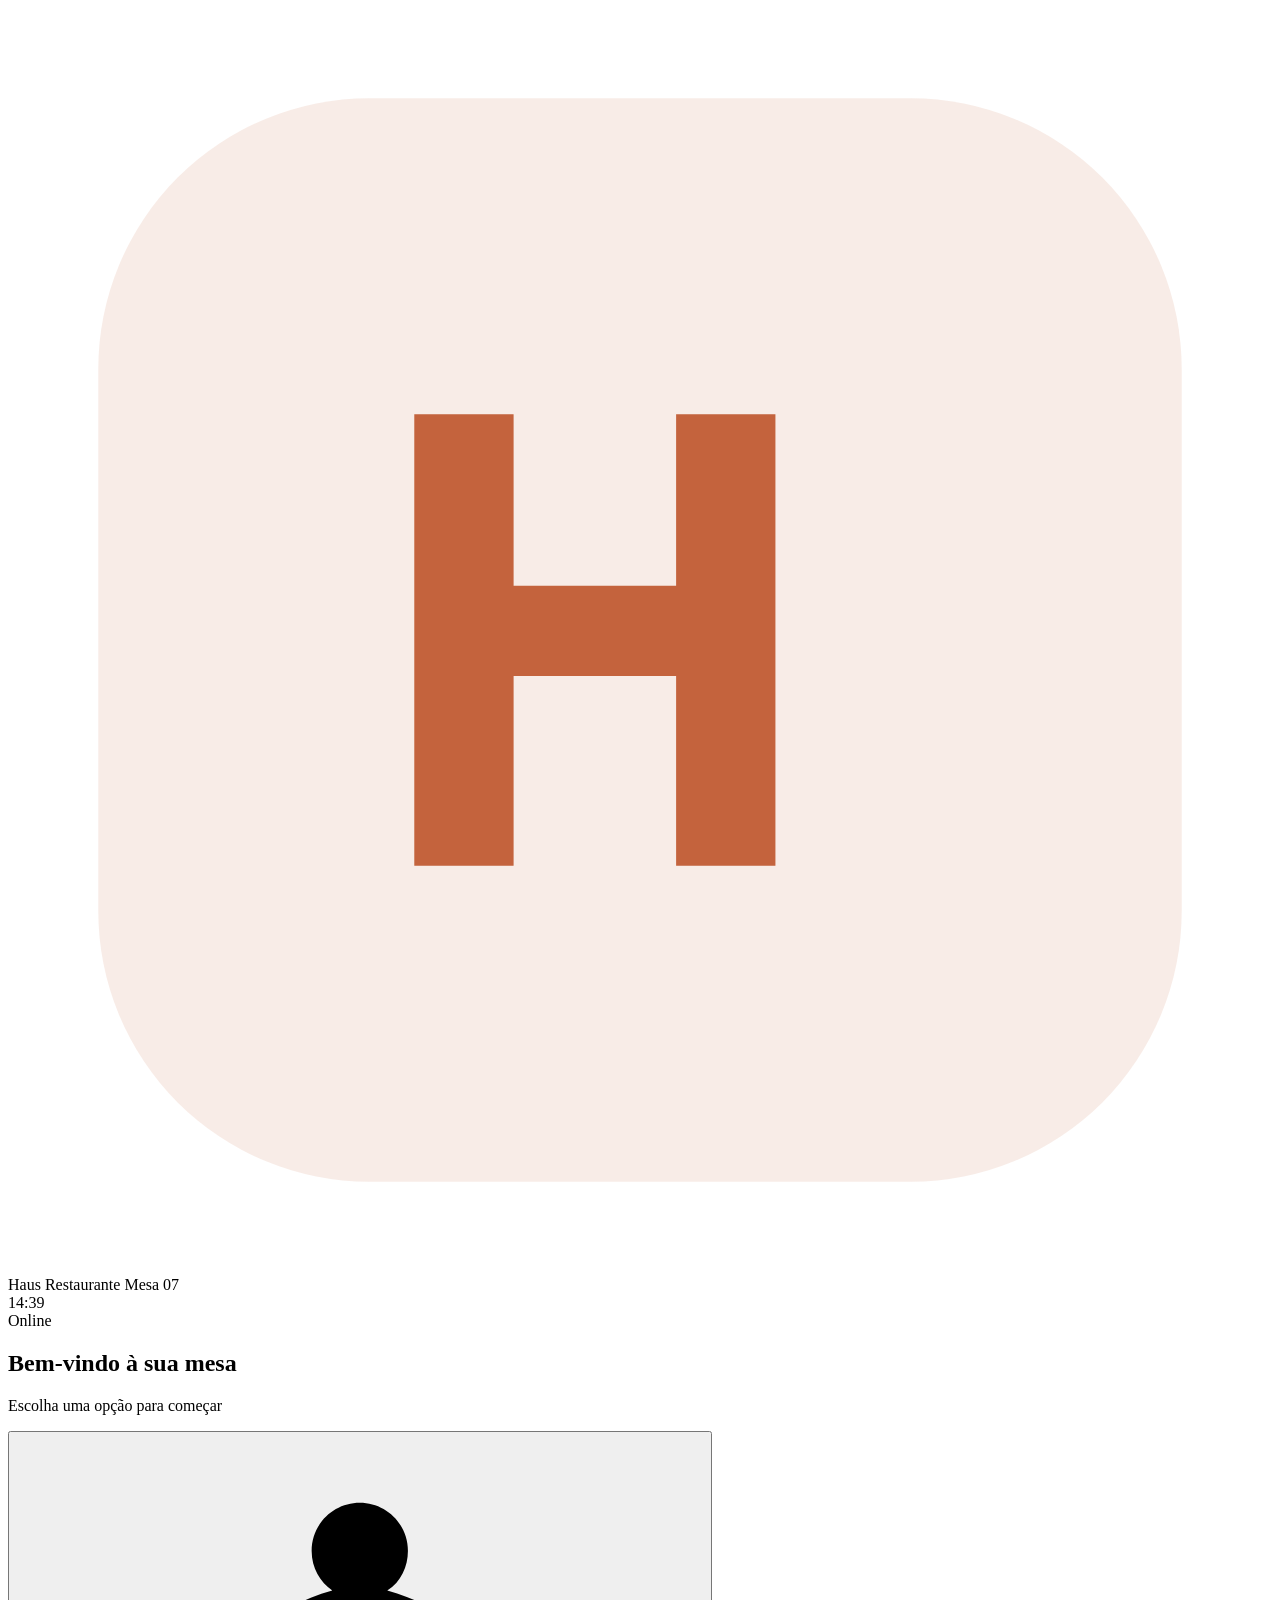
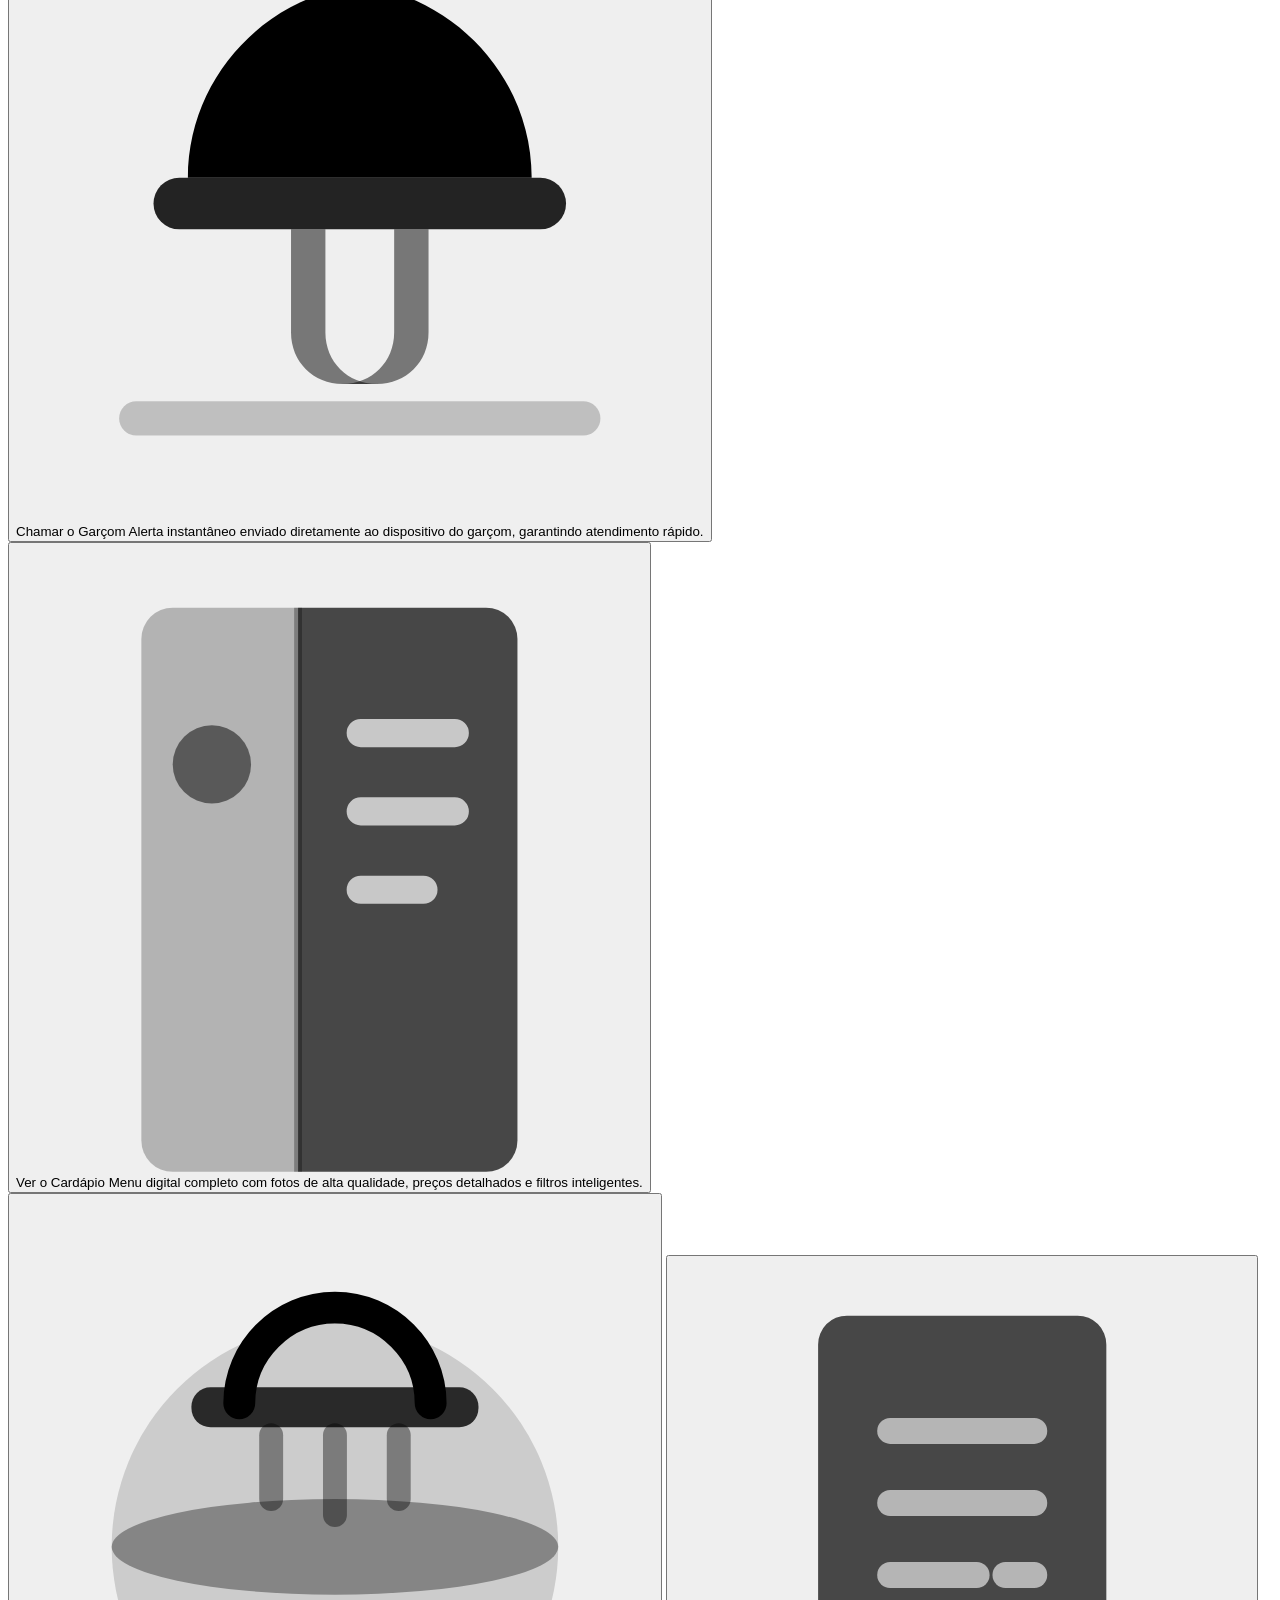
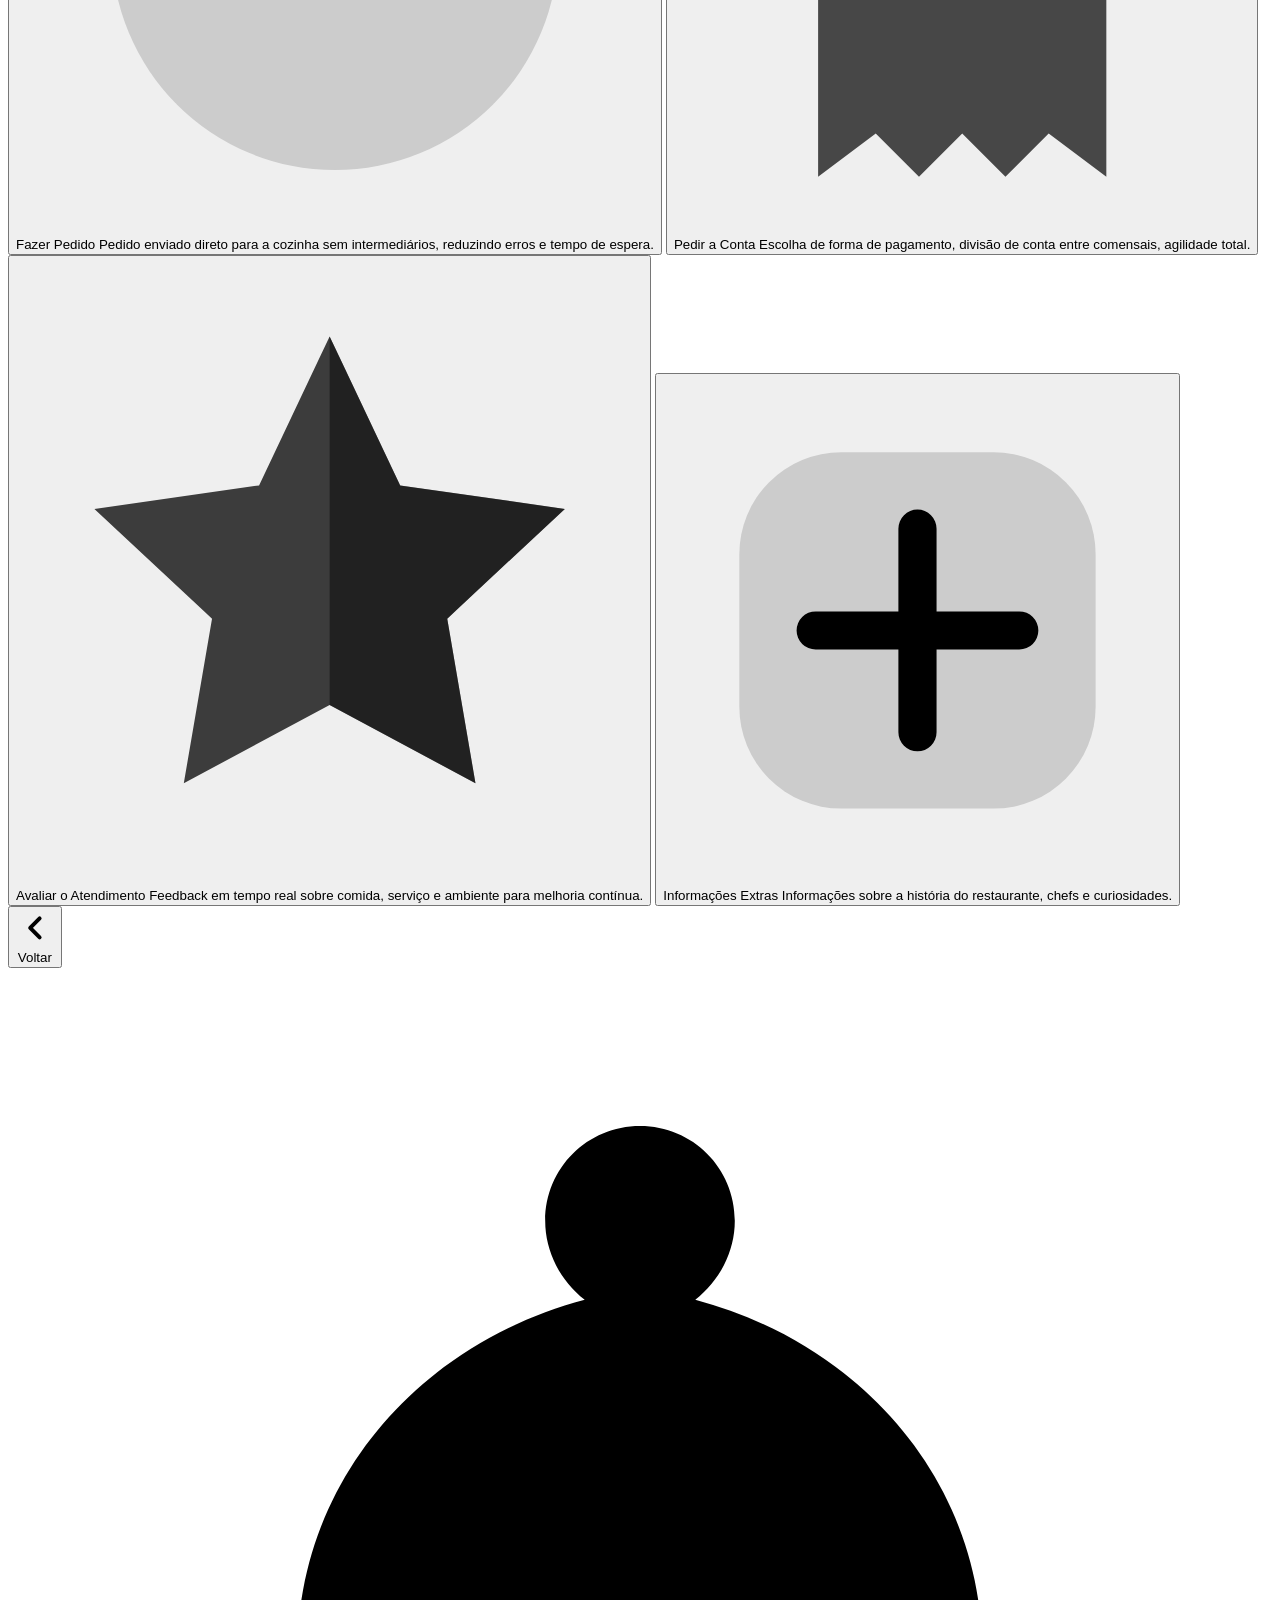
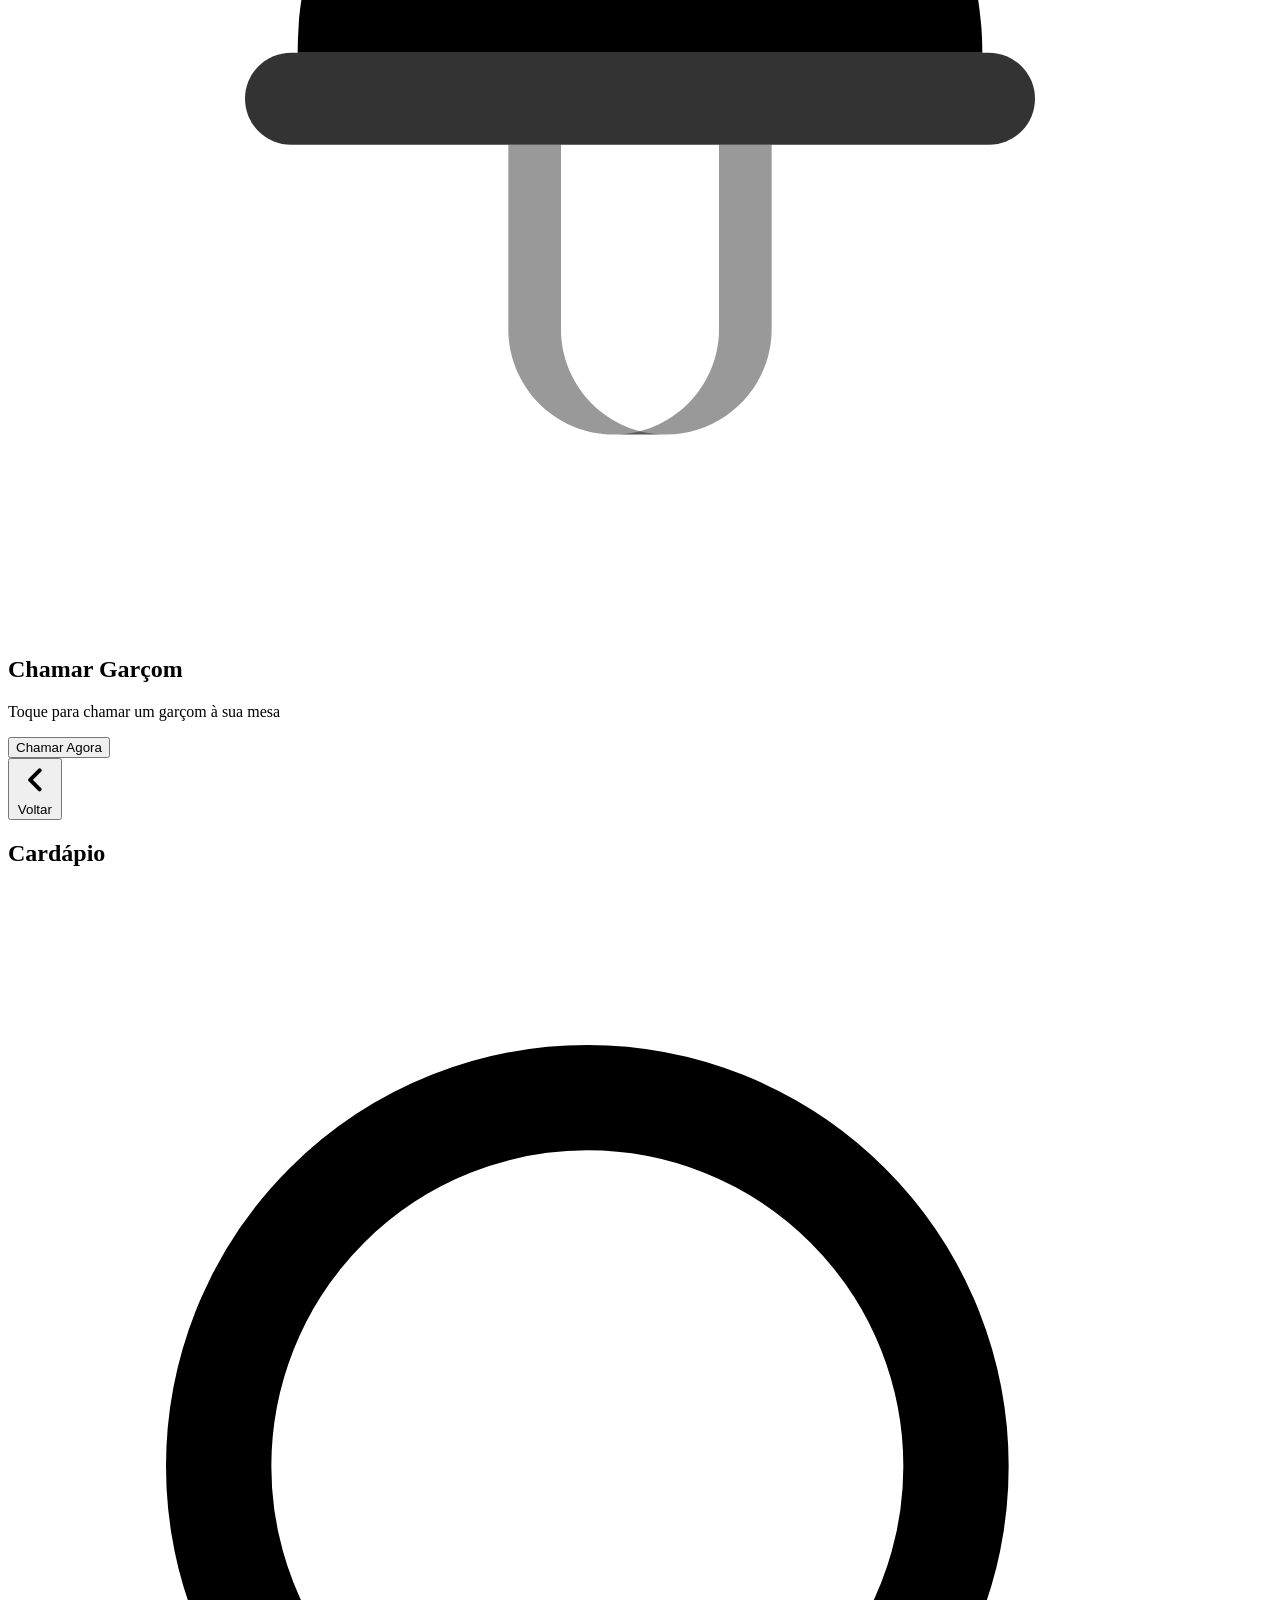
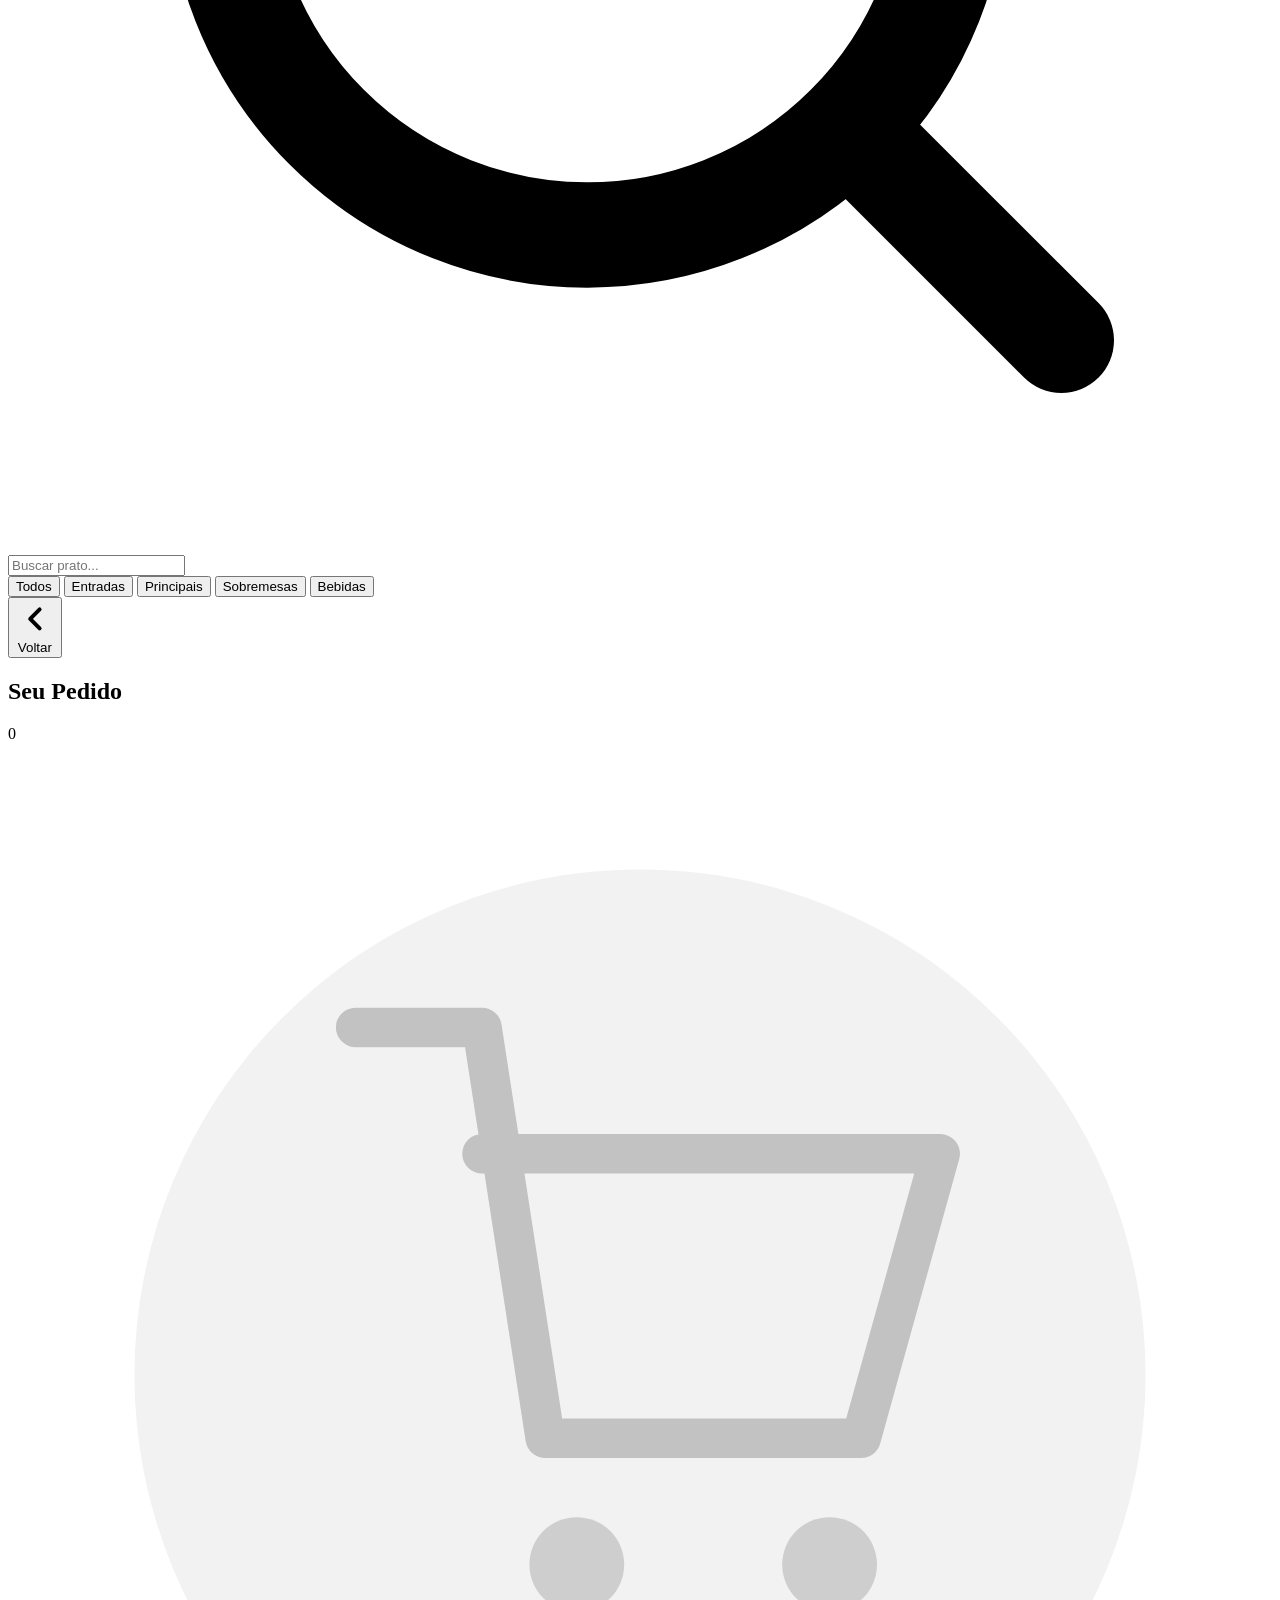
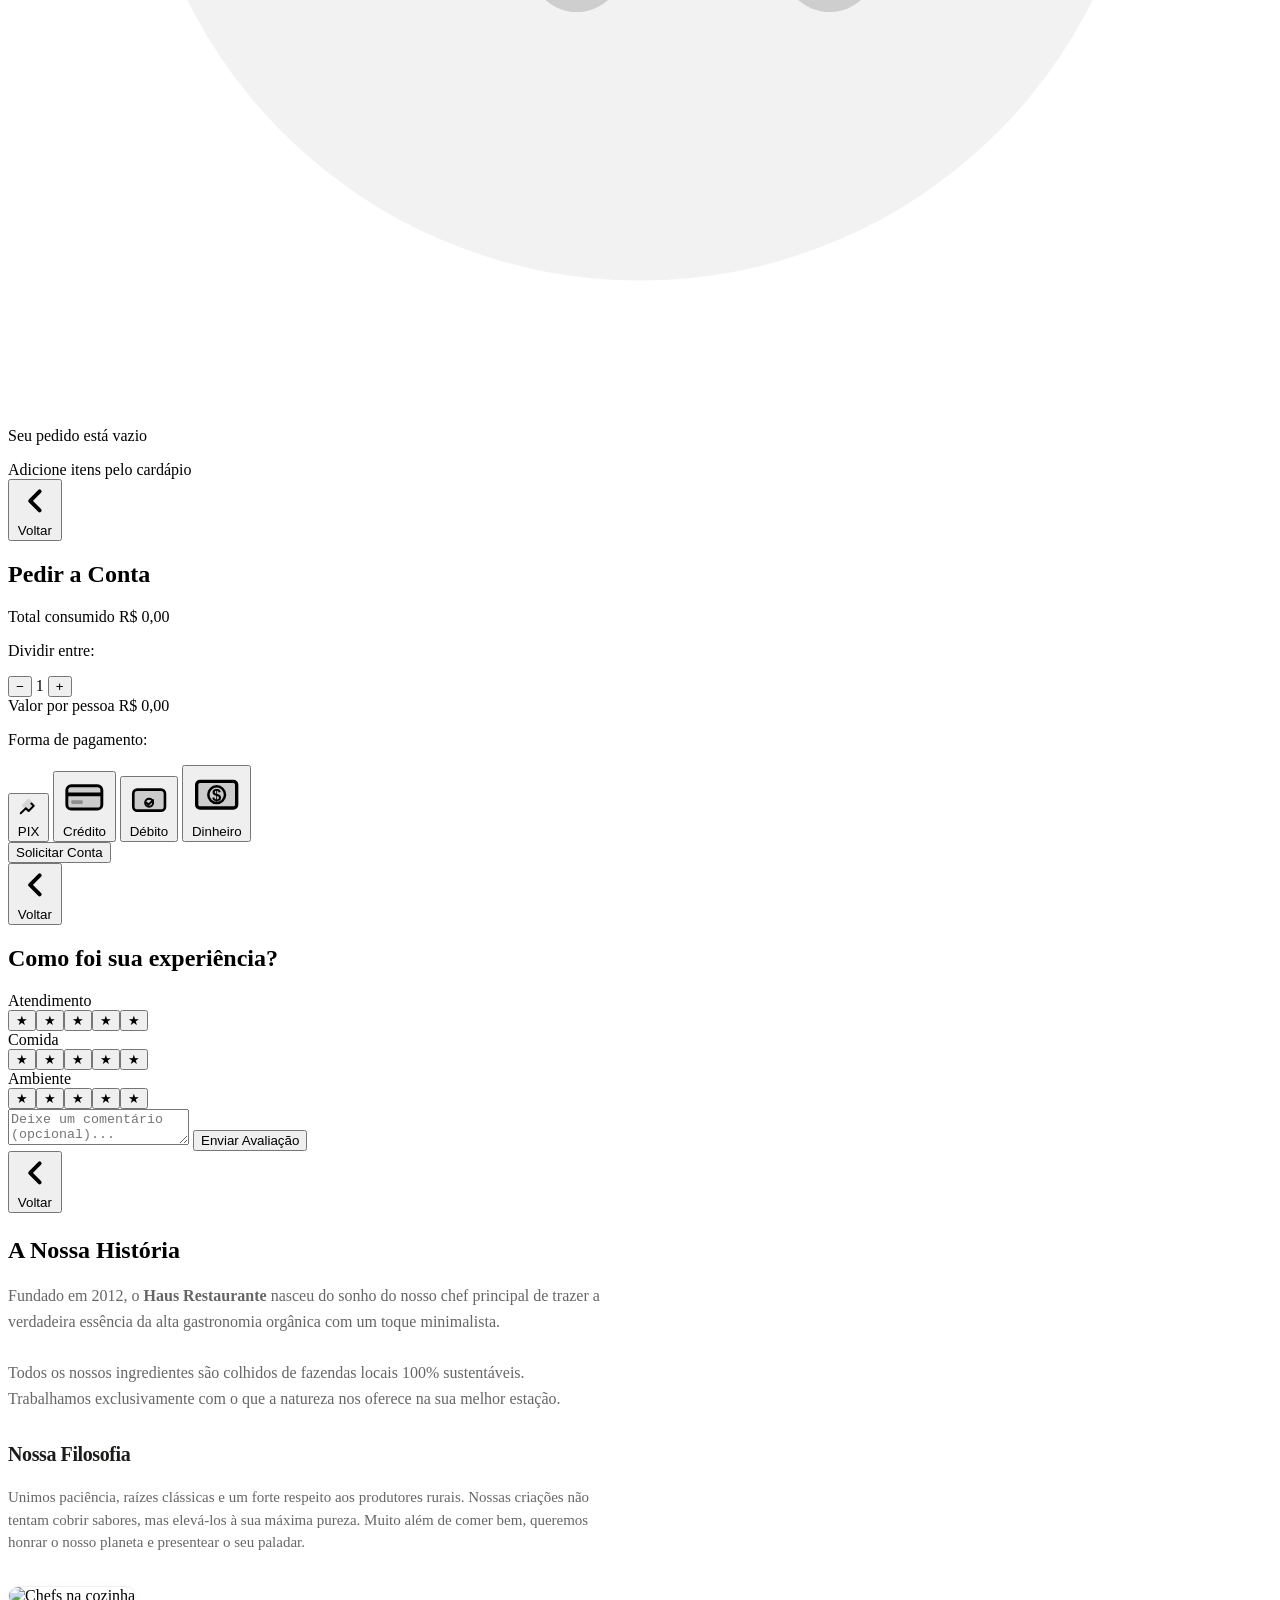
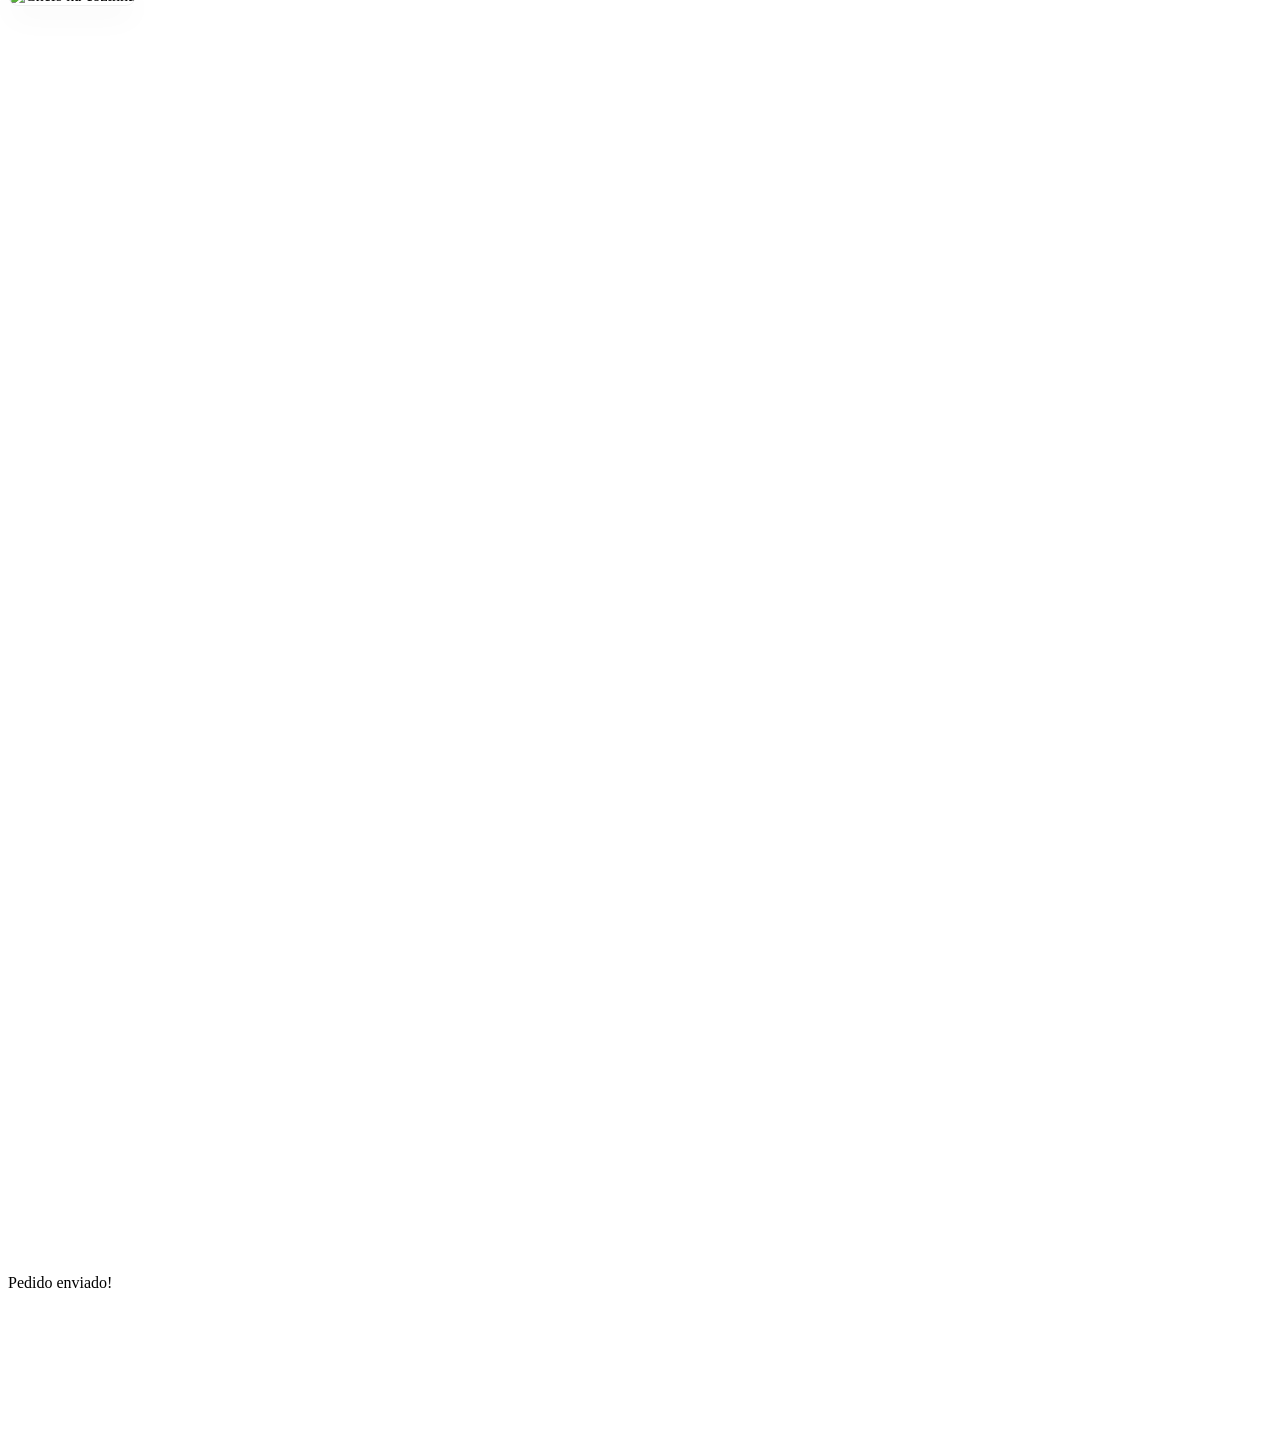
==== index.html @ 45554df5 "Protótipo e storytelling - projeto IHC 2026" ====
<!DOCTYPE html>
<html lang="pt-BR">
<head>
    <meta charset="UTF-8">
    <meta name="viewport" content="width=device-width, initial-scale=1.0">
    <title>Mesa Interativa — Restaurante</title>
    <meta name="description" content="Protótipo de mesa interativa touchscreen para restaurantes com cardápio digital e pedidos autônomos.">
    <link rel="preconnect" href="https://fonts.googleapis.com">
    <link rel="preconnect" href="https://fonts.gstatic.com" crossorigin>
    <link href="https://fonts.googleapis.com/css2?family=Playfair+Display:wght@400;500;600;700;800&family=DM+Sans:opsz,wght@9..40,300;9..40,400;9..40,500;9..40,600;9..40,700&display=swap" rel="stylesheet">
    <link rel="stylesheet" href="style.css">
</head>
<body>
    <div class="tablet-frame">
        <div class="tablet-bezel">
            <div class="tablet-camera"></div>
        </div>
        <div class="tablet-screen" id="tabletScreen">

            <!-- HEADER -->
            <header class="app-header" id="appHeader">
                <div class="header-left">
                    <div class="header-brand">
                        <svg viewBox="0 0 28 28" class="brand-mark" aria-hidden="true">
                            <rect x="2" y="2" width="24" height="24" rx="6" fill="#c4633d" opacity="0.12"/>
                            <path d="M9 19V9h2.2v3.8h3.6V9H17v10h-2.2v-4.2h-3.6V19H9z" fill="#c4633d"/>
                        </svg>
                        <div class="header-info">
                            <span class="restaurant-name">Haus Restaurante</span>
                            <span class="table-number">Mesa 07</span>
                        </div>
                    </div>
                </div>
                <div class="header-right">
                    <div class="header-clock" id="headerClock">14:39</div>
                    <div class="header-status">
                        <span class="status-dot"></span>
                        <span class="status-text">Online</span>
                    </div>
                </div>
            </header>

            <!-- ============ HOME ============ -->
            <section class="screen active" id="screenHome">
                <div class="home-greeting">
                    <h1 class="greeting-text">Bem-vindo à sua mesa</h1>
                    <p class="greeting-sub">Escolha uma opção para começar</p>
                </div>
                <div class="home-grid">
                    <!-- Chamar Garçom -->
                    <button class="home-btn" data-screen="screenWaiter" data-color="amber" id="btnWaiter">
                        <div class="btn-ripple"></div>
                        <div class="btn-top">
                            <div class="btn-icon-wrap">
                                <svg viewBox="0 0 40 40" fill="none" class="btn-icon">
                                    <path d="M20 4c-1.5 0-2.8 1.2-2.8 2.8 0 1 .5 1.8 1.2 2.3C13.6 10.4 10 14.8 10 20h20c0-5.2-3.6-9.6-8.4-10.9.8-.5 1.2-1.4 1.2-2.3C22.8 5.2 21.5 4 20 4z" fill="currentColor"/>
                                    <rect x="8" y="20" width="24" height="3" rx="1.5" fill="currentColor" opacity="0.85"/>
                                    <path d="M18 23v6c0 1.7 1.3 3 3 3h-2c-1.7 0-3-1.3-3-3v-6h2z" fill="currentColor" opacity="0.5"/>
                                    <path d="M22 23v6c0 1.7-1.3 3-3 3h2c1.7 0 3-1.3 3-3v-6h-2z" fill="currentColor" opacity="0.5"/>
                                    <path d="M7 34h26" stroke="currentColor" stroke-width="2" stroke-linecap="round" opacity="0.2"/>
                                </svg>
                            </div>
                        </div>
                        <div class="btn-content">
                            <span class="btn-label">Chamar o Garçom</span>
                            <span class="btn-desc">Alerta instantâneo enviado diretamente ao dispositivo do garçom, garantindo atendimento rápido.</span>
                        </div>
                    </button>

                    <!-- Ver Cardápio -->
                    <button class="home-btn" data-screen="screenMenu" data-color="emerald" id="btnMenu">
                        <div class="btn-ripple"></div>
                        <div class="btn-top">
                            <div class="btn-icon-wrap">
                                <svg viewBox="0 0 40 40" fill="none" class="btn-icon">
                                    <path d="M8 6a2 2 0 0 1 2-2h8v36H10a2 2 0 0 1-2-2V6z" fill="currentColor" opacity="0.25"/>
                                    <path d="M18 4h12a2 2 0 0 1 2 2v32a2 2 0 0 1-2 2H18V4z" fill="currentColor" opacity="0.7"/>
                                    <path d="M22 12h6M22 17h6M22 22h4" stroke="#fff" stroke-width="1.8" stroke-linecap="round" opacity="0.7"/>
                                    <path d="M18 4v36" stroke="currentColor" stroke-width="0.5" opacity="0.3"/>
                                    <circle cx="12.5" cy="14" r="2.5" fill="currentColor" opacity="0.5"/>
                                </svg>
                            </div>
                        </div>
                        <div class="btn-content">
                            <span class="btn-label">Ver o Cardápio</span>
                            <span class="btn-desc">Menu digital completo com fotos de alta qualidade, preços detalhados e filtros inteligentes.</span>
                        </div>
                    </button>

                    <!-- Fazer Pedido -->
                    <button class="home-btn" data-screen="screenOrder" data-color="rose" id="btnOrder">
                        <div class="btn-ripple"></div>
                        <div class="btn-top">
                            <div class="btn-icon-wrap">
                                <svg viewBox="0 0 40 40" fill="none" class="btn-icon">
                                    <circle cx="20" cy="22" r="14" fill="currentColor" opacity="0.15"/>
                                    <ellipse cx="20" cy="22" rx="14" ry="3" fill="currentColor" opacity="0.35"/>
                                    <path d="M14 13c0-3.3 2.7-6 6-6s6 2.7 6 6" stroke="currentColor" stroke-width="2" stroke-linecap="round" fill="none"/>
                                    <rect x="11" y="12" width="18" height="2.5" rx="1.2" fill="currentColor" opacity="0.8"/>
                                    <line x1="16" y1="15" x2="16" y2="19" stroke="currentColor" stroke-width="1.5" stroke-linecap="round" opacity="0.4"/>
                                    <line x1="20" y1="15" x2="20" y2="20" stroke="currentColor" stroke-width="1.5" stroke-linecap="round" opacity="0.4"/>
                                    <line x1="24" y1="15" x2="24" y2="19" stroke="currentColor" stroke-width="1.5" stroke-linecap="round" opacity="0.4"/>
                                </svg>
                            </div>
                        </div>
                        <div class="btn-content">
                            <span class="btn-label">Fazer Pedido</span>
                            <span class="btn-desc">Pedido enviado direto para a cozinha sem intermediários, reduzindo erros e tempo de espera.</span>
                        </div>
                    </button>

                    <!-- Pedir Conta -->
                    <button class="home-btn" data-screen="screenBill" data-color="sky" id="btnBill">
                        <div class="btn-ripple"></div>
                        <div class="btn-top">
                            <div class="btn-icon-wrap">
                                <svg viewBox="0 0 40 40" fill="none" class="btn-icon">
                                    <path d="M10 6a2 2 0 0 1 2-2h16a2 2 0 0 1 2 2v30l-4-3-3 3-3-3-3 3-3-3-4 3V6z" fill="currentColor" opacity="0.7"/>
                                    <line x1="15" y1="12" x2="25" y2="12" stroke="#fff" stroke-width="1.8" stroke-linecap="round" opacity="0.6"/>
                                    <line x1="15" y1="17" x2="25" y2="17" stroke="#fff" stroke-width="1.8" stroke-linecap="round" opacity="0.6"/>
                                    <line x1="15" y1="22" x2="21" y2="22" stroke="#fff" stroke-width="1.8" stroke-linecap="round" opacity="0.6"/>
                                    <line x1="23" y1="22" x2="25" y2="22" stroke="#fff" stroke-width="1.8" stroke-linecap="round" opacity="0.6"/>
                                </svg>
                            </div>
                        </div>
                        <div class="btn-content">
                            <span class="btn-label">Pedir a Conta</span>
                            <span class="btn-desc">Escolha de forma de pagamento, divisão de conta entre comensais, agilidade total.</span>
                        </div>
                    </button>

                    <!-- Avaliar -->
                    <button class="home-btn" data-screen="screenRate" data-color="violet" id="btnRate">
                        <div class="btn-ripple"></div>
                        <div class="btn-top">
                            <div class="btn-icon-wrap">
                                <svg viewBox="0 0 40 40" fill="none" class="btn-icon">
                                    <path d="M20 5l4.5 9.5L35 16l-7.5 7 1.8 10.5L20 28.5l-9.3 5L12.5 23 5 16l10.5-1.5z" fill="currentColor" opacity="0.75"/>
                                    <path d="M20 5l4.5 9.5L35 16l-7.5 7 1.8 10.5L20 28.5V5z" fill="currentColor" opacity="0.45"/>
                                </svg>
                            </div>
                        </div>
                        <div class="btn-content">
                            <span class="btn-label">Avaliar o Atendimento</span>
                            <span class="btn-desc">Feedback em tempo real sobre comida, serviço e ambiente para melhoria contínua.</span>
                        </div>
                    </button>

                    <!-- Itens Extras -->
                    <button class="home-btn" data-screen="screenExtras" data-color="teal" id="btnExtras">
                        <div class="btn-ripple"></div>
                        <div class="btn-top">
                            <div class="btn-icon-wrap">
                                <svg viewBox="0 0 40 40" fill="none" class="btn-icon">
                                    <rect x="6" y="6" width="28" height="28" rx="8" fill="currentColor" opacity="0.15"/>
                                    <path d="M20 12v16M12 20h16" stroke="currentColor" stroke-width="3" stroke-linecap="round"/>
                                </svg>
                            </div>
                        </div>
                        <div class="btn-content">
                            <span class="btn-label">Informações Extras</span>
                            <span class="btn-desc">Informações sobre a história do restaurante, chefs e curiosidades.</span>
                        </div>
                    </button>
                </div>
            </section>

            <!-- ============ CHAMAR GARÇOM ============ -->
            <section class="screen" id="screenWaiter">
                <div class="screen-content waiter-screen">
                    <button class="back-btn" data-screen="screenHome" aria-label="Voltar">
                        <svg viewBox="0 0 24 24" fill="none"><path d="M15 18l-6-6 6-6" stroke="currentColor" stroke-width="2.5" stroke-linecap="round" stroke-linejoin="round"/></svg>
                        <span>Voltar</span>
                    </button>
                    <div class="waiter-content">
                        <div class="waiter-pulse-ring" id="waiterPulse">
                            <div class="pulse-circle pulse-1"></div>
                            <div class="pulse-circle pulse-2"></div>
                            <div class="pulse-circle pulse-3"></div>
                            <div class="waiter-icon-center">
                                <svg viewBox="0 0 48 48" fill="none">
                                    <path d="M24 6c-2 0-3.6 1.6-3.6 3.6 0 1.2.6 2.3 1.5 3C15.5 14.3 11 19.6 11 26h26c0-6.4-4.5-11.7-10.9-13.4.9-.7 1.5-1.8 1.5-3C27.6 7.6 26 6 24 6z" fill="currentColor"/>
                                    <rect x="9" y="26" width="30" height="3.5" rx="1.75" fill="currentColor" opacity="0.8"/>
                                    <path d="M21 29.5v7c0 2.2 1.8 4 4 4h-2c-2.2 0-4-1.8-4-4v-7h2z" fill="currentColor" opacity="0.4"/>
                                    <path d="M27 29.5v7c0 2.2-1.8 4-4 4h2c2.2 0 4-1.8 4-4v-7h-2z" fill="currentColor" opacity="0.4"/>
                                </svg>
                            </div>
                        </div>
                        <h2 class="waiter-title" id="waiterTitle">Chamar Garçom</h2>
                        <p class="waiter-subtitle" id="waiterSubtitle">Toque para chamar um garçom à sua mesa</p>
                        <button class="waiter-call-btn" id="waiterCallBtn">
                            <span class="call-btn-text">Chamar Agora</span>
                            <div class="call-btn-loader" id="callBtnLoader"></div>
                        </button>
                        <div class="waiter-status" id="waiterStatus"></div>
                    </div>
                </div>
            </section>

            <!-- ============ CARDÁPIO ============ -->
            <section class="screen" id="screenMenu">
                <div class="screen-content menu-screen">
                    <div class="menu-header-bar">
                        <button class="back-btn" data-screen="screenHome" aria-label="Voltar">
                            <svg viewBox="0 0 24 24" fill="none"><path d="M15 18l-6-6 6-6" stroke="currentColor" stroke-width="2.5" stroke-linecap="round" stroke-linejoin="round"/></svg>
                            <span>Voltar</span>
                        </button>
                        <h2 class="screen-title">Cardápio</h2>
                        <div class="menu-search">
                            <svg viewBox="0 0 24 24" fill="none" class="search-icon"><circle cx="11" cy="11" r="7" stroke="currentColor" stroke-width="2"/><path d="M16 16l4 4" stroke="currentColor" stroke-width="2" stroke-linecap="round"/></svg>
                            <input type="text" class="search-input" placeholder="Buscar prato..." id="menuSearchInput">
                        </div>
                    </div>
                    <div class="menu-filters" id="menuFilters">
                        <button class="filter-chip active" data-filter="todos">Todos</button>
                        <button class="filter-chip" data-filter="entradas">Entradas</button>
                        <button class="filter-chip" data-filter="principais">Principais</button>
                        <button class="filter-chip" data-filter="sobremesas">Sobremesas</button>
                        <button class="filter-chip" data-filter="bebidas">Bebidas</button>
                    </div>
                    <div class="menu-grid" id="menuGrid"></div>
                </div>
            </section>

            <!-- ============ PEDIDO ============ -->
            <section class="screen" id="screenOrder">
                <div class="screen-content order-screen">
                    <div class="order-header-bar">
                        <button class="back-btn" data-screen="screenHome" aria-label="Voltar">
                            <svg viewBox="0 0 24 24" fill="none"><path d="M15 18l-6-6 6-6" stroke="currentColor" stroke-width="2.5" stroke-linecap="round" stroke-linejoin="round"/></svg>
                            <span>Voltar</span>
                        </button>
                        <h2 class="screen-title">Seu Pedido</h2>
                        <div class="cart-badge" id="cartBadge">0</div>
                    </div>
                    <div class="order-body">
                        <div class="order-items-list" id="orderItemsList">
                            <div class="empty-cart">
                                <svg viewBox="0 0 80 80" fill="none" class="empty-cart-icon">
                                    <circle cx="40" cy="40" r="32" fill="currentColor" opacity="0.05"/>
                                    <path d="M22 18h8l4 26h20l5-18H30" stroke="currentColor" stroke-width="2.5" stroke-linecap="round" stroke-linejoin="round" fill="none" opacity="0.2"/>
                                    <circle cx="36" cy="52" r="3" fill="currentColor" opacity="0.15"/>
                                    <circle cx="52" cy="52" r="3" fill="currentColor" opacity="0.15"/>
                                </svg>
                                <p>Seu pedido está vazio</p>
                                <span>Adicione itens pelo cardápio</span>
                            </div>
                        </div>
                        <div class="order-summary" id="orderSummary" style="display:none;">
                            <div class="summary-row">
                                <span>Subtotal</span>
                                <span id="orderSubtotal">R$ 0,00</span>
                            </div>
                            <div class="order-obs">
                                <label for="orderObs">Observações</label>
                                <textarea id="orderObs" placeholder="Ex: sem cebola, ponto da carne..."></textarea>
                            </div>
                            <button class="send-order-btn" id="sendOrderBtn">
                                <svg viewBox="0 0 24 24" fill="none"><path d="M5 12h14M12 5l7 7-7 7" stroke="currentColor" stroke-width="2.5" stroke-linecap="round" stroke-linejoin="round"/></svg>
                                <span>Enviar para Cozinha</span>
                            </button>
                        </div>
                    </div>
                </div>
            </section>

            <!-- ============ CONTA ============ -->
            <section class="screen" id="screenBill">
                <div class="screen-content bill-screen">
                    <button class="back-btn" data-screen="screenHome" aria-label="Voltar">
                        <svg viewBox="0 0 24 24" fill="none"><path d="M15 18l-6-6 6-6" stroke="currentColor" stroke-width="2.5" stroke-linecap="round" stroke-linejoin="round"/></svg>
                        <span>Voltar</span>
                    </button>
                    <div class="bill-content">
                        <h2 class="screen-title center">Pedir a Conta</h2>
                        <div class="bill-total-display">
                            <span class="bill-label">Total consumido</span>
                            <span class="bill-amount" id="billAmount">R$ 0,00</span>
                        </div>
                        <div class="bill-split-section">
                            <p class="bill-split-label">Dividir entre:</p>
                            <div class="split-controls">
                                <button class="split-btn minus" id="splitMinus">−</button>
                                <span class="split-count" id="splitCount">1</span>
                                <button class="split-btn plus" id="splitPlus">+</button>
                            </div>
                            <div class="split-result">
                                <span>Valor por pessoa</span>
                                <span class="split-value" id="splitValue">R$ 0,00</span>
                            </div>
                        </div>
                        <div class="payment-methods">
                            <p class="payment-label">Forma de pagamento:</p>
                            <div class="payment-options">
                                <button class="payment-opt" data-method="pix">
                                    <svg viewBox="0 0 32 32" fill="none"><path d="M19.5 9.5l3 3-6.5 6.5-3.5-3.5L6 22" stroke="currentColor" stroke-width="2.5" stroke-linecap="round" stroke-linejoin="round"/><path d="M16 4l8 8-8 8-8-8z" stroke="currentColor" stroke-width="1.5" fill="currentColor" opacity="0.1"/></svg>
                                    <span>PIX</span>
                                </button>
                                <button class="payment-opt" data-method="credito">
                                    <svg viewBox="0 0 32 32" fill="none"><rect x="4" y="8" width="24" height="16" rx="3" fill="currentColor" opacity="0.15"/><rect x="4" y="8" width="24" height="16" rx="3" stroke="currentColor" stroke-width="2" fill="none"/><line x1="4" y1="14" x2="28" y2="14" stroke="currentColor" stroke-width="2.5"/><rect x="7" y="18" width="8" height="2.5" rx="1" fill="currentColor" opacity="0.3"/></svg>
                                    <span>Crédito</span>
                                </button>
                                <button class="payment-opt" data-method="debito">
                                    <svg viewBox="0 0 32 32" fill="none"><rect x="4" y="8" width="24" height="16" rx="3" fill="currentColor" opacity="0.15"/><rect x="4" y="8" width="24" height="16" rx="3" stroke="currentColor" stroke-width="2" fill="none"/><circle cx="16" cy="18" r="3" stroke="currentColor" stroke-width="1.5" fill="none"/><path d="M14 18l1.5 1.5L19 16" stroke="currentColor" stroke-width="1.5" stroke-linecap="round" stroke-linejoin="round"/></svg>
                                    <span>Débito</span>
                                </button>
                                <button class="payment-opt" data-method="dinheiro">
                                    <svg viewBox="0 0 32 32" fill="none"><rect x="4" y="8" width="24" height="16" rx="2" fill="currentColor" opacity="0.15"/><rect x="4" y="8" width="24" height="16" rx="2" stroke="currentColor" stroke-width="2" fill="none"/><circle cx="16" cy="16" r="5" stroke="currentColor" stroke-width="1.5" fill="none"/><text x="16" y="19.5" text-anchor="middle" fill="currentColor" font-size="10" font-weight="700">$</text></svg>
                                    <span>Dinheiro</span>
                                </button>
                            </div>
                        </div>
                        <button class="request-bill-btn" id="requestBillBtn">Solicitar Conta</button>
                    </div>
                </div>
            </section>

            <!-- ============ AVALIAR ============ -->
            <section class="screen" id="screenRate">
                <div class="screen-content rate-screen">
                    <button class="back-btn" data-screen="screenHome" aria-label="Voltar">
                        <svg viewBox="0 0 24 24" fill="none"><path d="M15 18l-6-6 6-6" stroke="currentColor" stroke-width="2.5" stroke-linecap="round" stroke-linejoin="round"/></svg>
                        <span>Voltar</span>
                    </button>
                    <div class="rate-content">
                        <h2 class="screen-title center">Como foi sua experiência?</h2>
                        <div class="rate-category">
                            <span class="rate-cat-label">Atendimento</span>
                            <div class="stars-row" data-category="atendimento">
                                <button class="star-btn" data-value="1">★</button><button class="star-btn" data-value="2">★</button><button class="star-btn" data-value="3">★</button><button class="star-btn" data-value="4">★</button><button class="star-btn" data-value="5">★</button>
                            </div>
                        </div>
                        <div class="rate-category">
                            <span class="rate-cat-label">Comida</span>
                            <div class="stars-row" data-category="comida">
                                <button class="star-btn" data-value="1">★</button><button class="star-btn" data-value="2">★</button><button class="star-btn" data-value="3">★</button><button class="star-btn" data-value="4">★</button><button class="star-btn" data-value="5">★</button>
                            </div>
                        </div>
                        <div class="rate-category">
                            <span class="rate-cat-label">Ambiente</span>
                            <div class="stars-row" data-category="ambiente">
                                <button class="star-btn" data-value="1">★</button><button class="star-btn" data-value="2">★</button><button class="star-btn" data-value="3">★</button><button class="star-btn" data-value="4">★</button><button class="star-btn" data-value="5">★</button>
                            </div>
                        </div>
                        <textarea class="rate-comment" placeholder="Deixe um comentário (opcional)..." id="rateComment"></textarea>
                        <button class="submit-rate-btn" id="submitRateBtn">Enviar Avaliação</button>
                    </div>
                </div>
            </section>

            <!-- ============ INFORMAÇÕES EXTRAS ============ -->
            <section class="screen" id="screenExtras">
                <div class="screen-content info-screen">
                    <button class="back-btn" data-screen="screenHome" aria-label="Voltar">
                        <svg viewBox="0 0 24 24" fill="none"><path d="M15 18l-6-6 6-6" stroke="currentColor" stroke-width="2.5" stroke-linecap="round" stroke-linejoin="round"/></svg>
                        <span>Voltar</span>
                    </button>
                    <div style="margin-top: 24px; max-width: 600px;">
                        <h2 class="screen-title">A Nossa História</h2>
                        <p style="font-size: 16px; color: #666; margin-top: 12px; line-height: 1.6;">
                            Fundado em 2012, o <strong>Haus Restaurante</strong> nasceu do sonho do nosso chef principal de trazer a verdadeira essência da alta gastronomia orgânica com um toque minimalista.<br><br>
                            Todos os nossos ingredientes são colhidos de fazendas locais 100% sustentáveis. Trabalhamos exclusivamente com o que a natureza nos oferece na sua melhor estação.
                        </p>
                        
                        <h3 style="font-size: 20px; font-weight: 700; color: #1c1c1a; margin-top: 32px; letter-spacing: -0.02em;">Nossa Filosofia</h3>
                        <p style="font-size: 15px; color: #666; margin-top: 8px; line-height: 1.5;">
                            Unimos paciência, raízes clássicas e um forte respeito aos produtores rurais. Nossas criações não tentam cobrir sabores, mas elevá-los à sua máxima pureza. Muito além de comer bem, queremos honrar o nosso planeta e presentear o seu paladar.
                        </p>

                        <div style="margin-top: 32px;">
                            <img src="https://images.unsplash.com/photo-1544148103-0773bf10d330?w=600&h=300&fit=crop" style="width: 100%; border-radius: 20px; border: 1px solid rgba(0,0,0,0.06); box-shadow: 0 12px 32px rgba(0,0,0,0.03);" alt="Chefs na cozinha">
                        </div>
                    </div>
                </div>
            </section>

            <!-- TOAST -->
            <div class="toast" id="toast">
                <div class="toast-icon" id="toastIcon">
                    <svg viewBox="0 0 18 18" fill="none"><path d="M4 9.5l3.5 3.5L14 6" stroke="#fff" stroke-width="2.5" stroke-linecap="round" stroke-linejoin="round"/></svg>
                </div>
                <div class="toast-text" id="toastText">Pedido enviado!</div>
            </div>

            <!-- CONFETTI -->
            <canvas id="confettiCanvas" class="confetti-canvas"></canvas>
        </div>
    </div>

    <script src="app.js"></script>
</body>
</html>
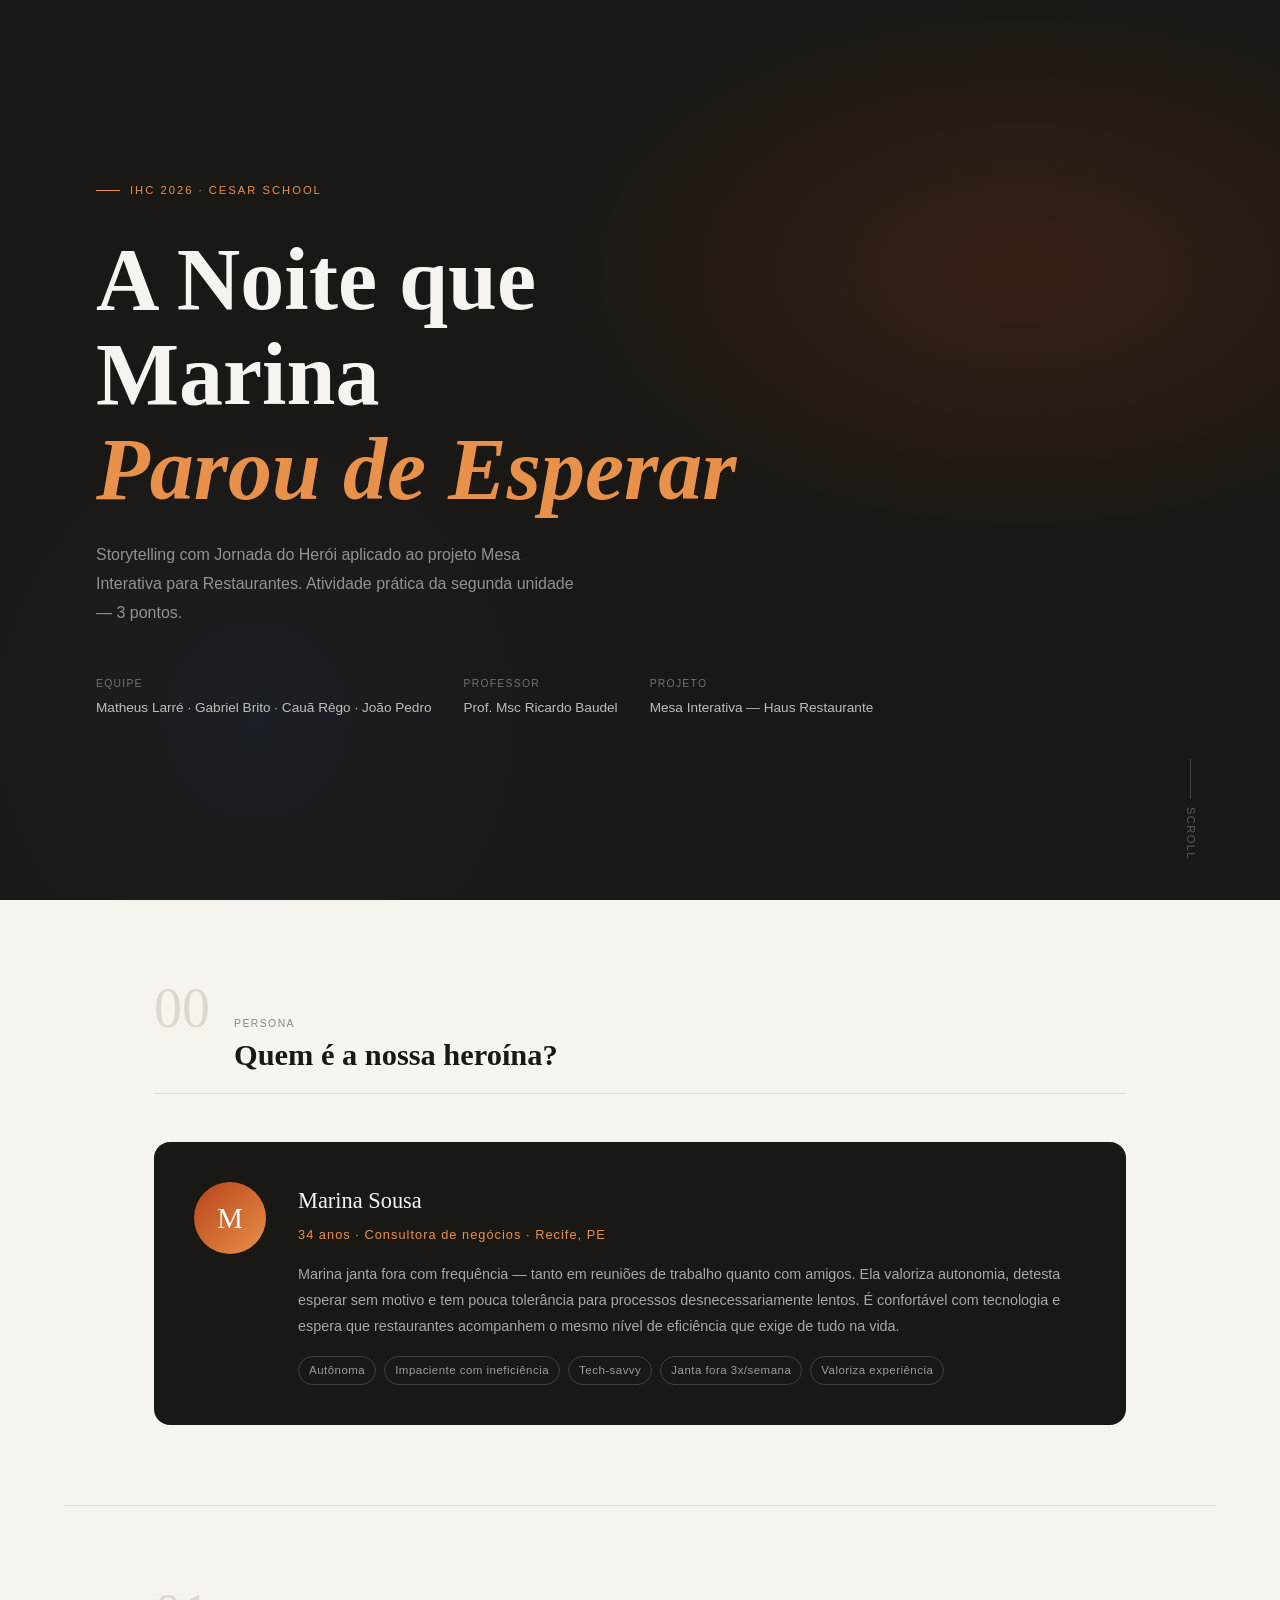
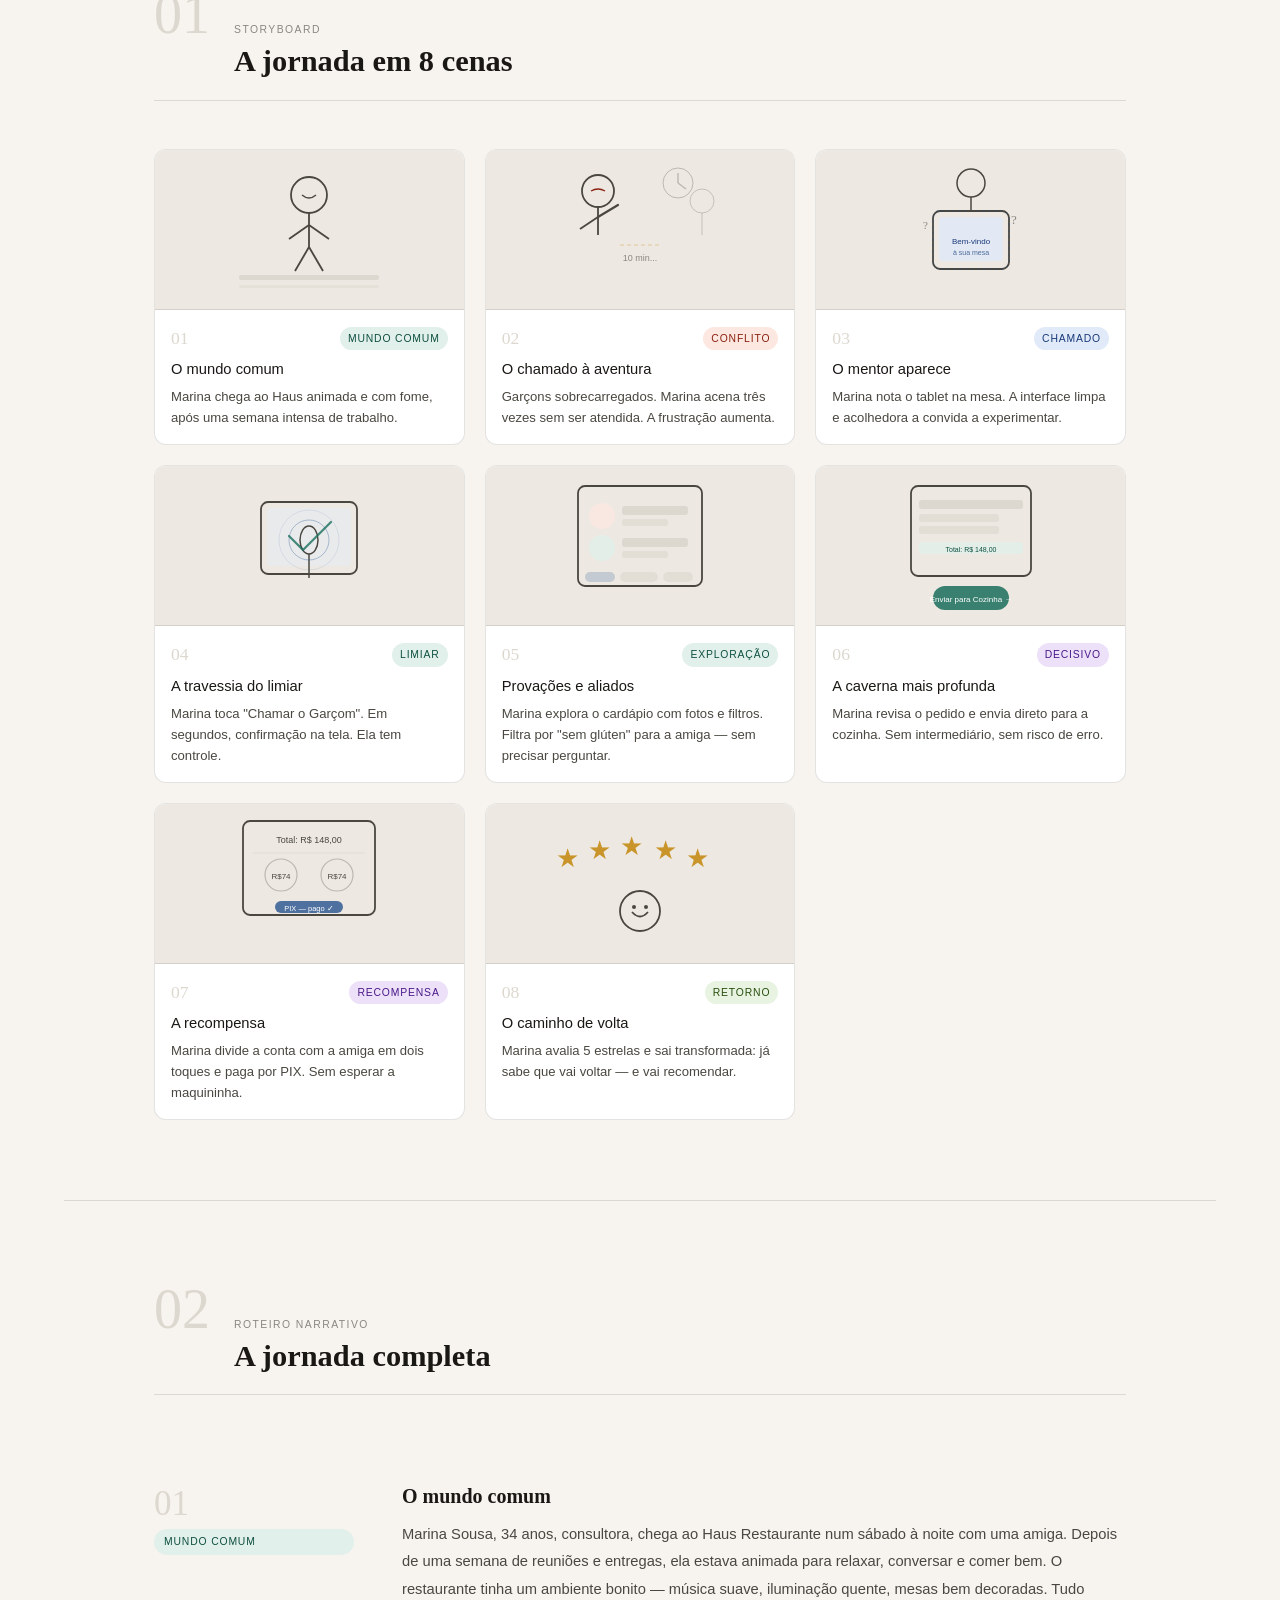
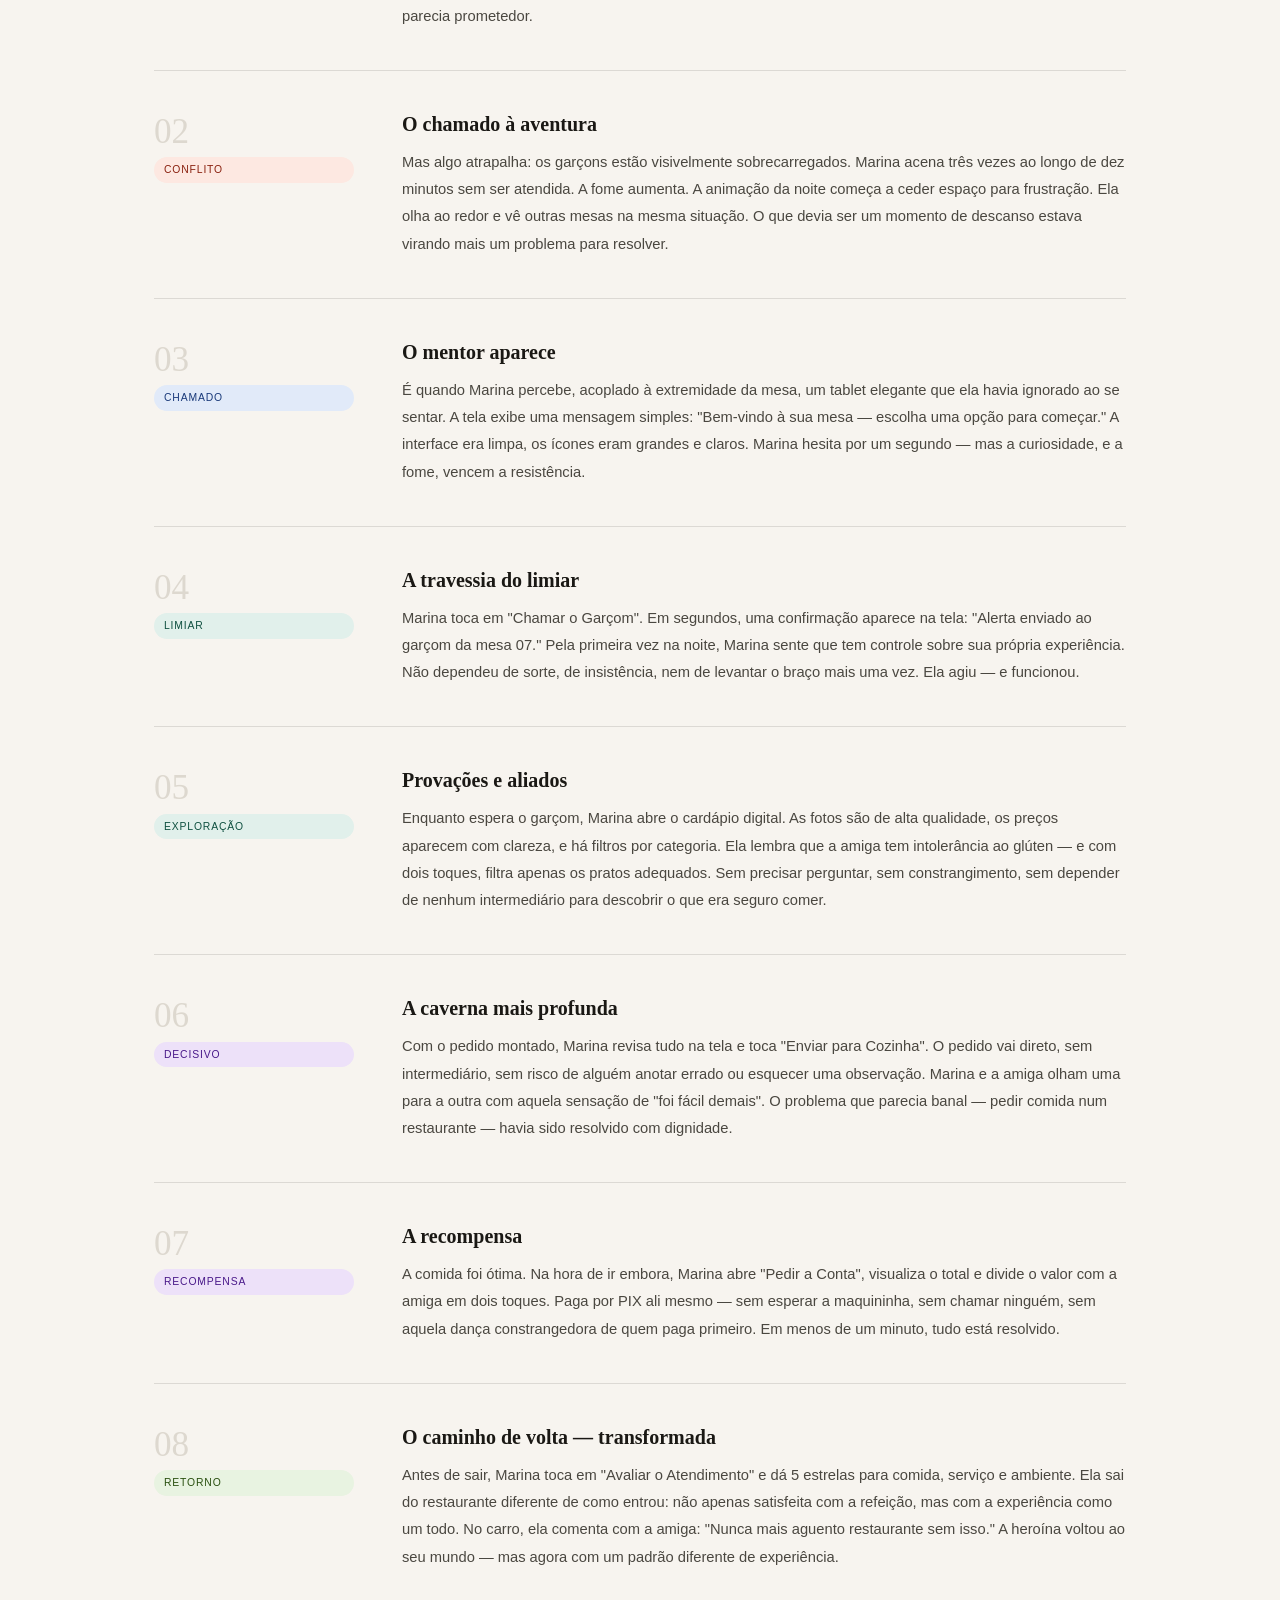
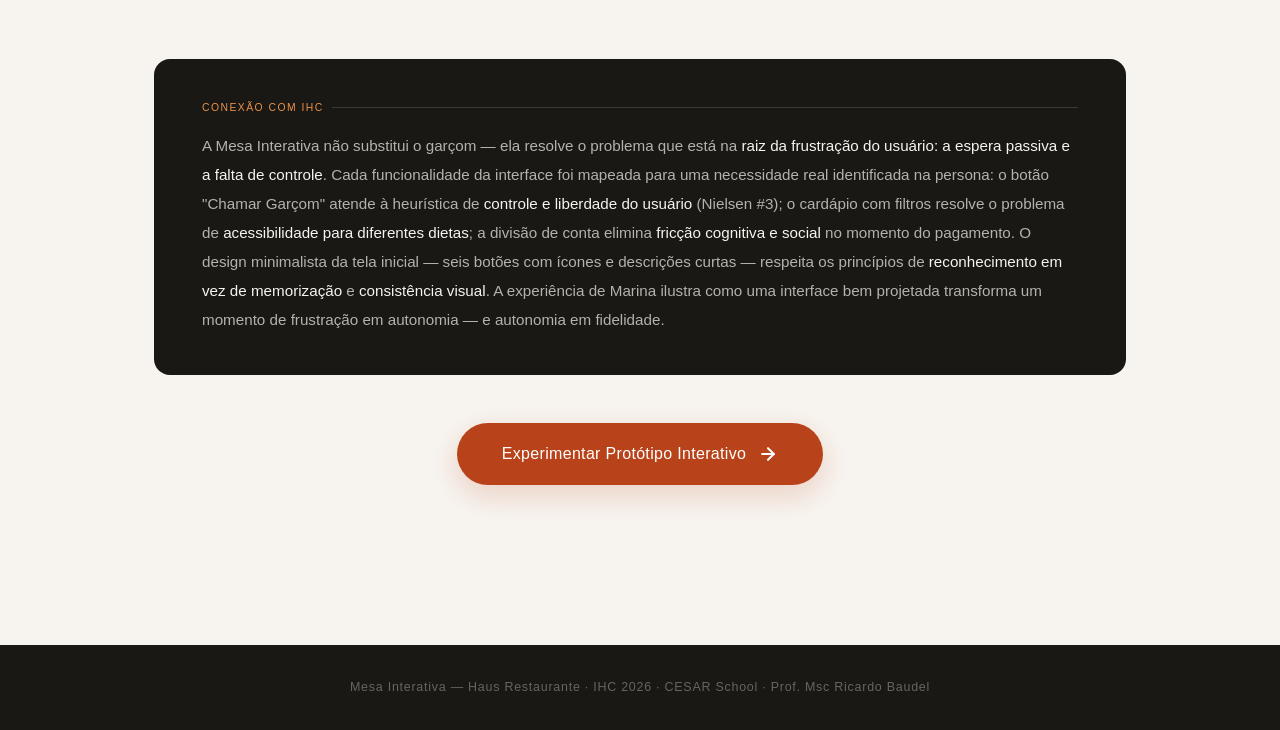
==== commit cecbc4a0: "feat: reestruturação para deploy e adição de CTA para o protótipo" ====
--- a/index.html
+++ b/index.html
@@ -1,392 +1,908 @@
 <!DOCTYPE html>
 <html lang="pt-BR">
 <head>
-    <meta charset="UTF-8">
-    <meta name="viewport" content="width=device-width, initial-scale=1.0">
-    <title>Mesa Interativa — Restaurante</title>
-    <meta name="description" content="Protótipo de mesa interativa touchscreen para restaurantes com cardápio digital e pedidos autônomos.">
-    <link rel="preconnect" href="https://fonts.googleapis.com">
-    <link rel="preconnect" href="https://fonts.gstatic.com" crossorigin>
-    <link href="https://fonts.googleapis.com/css2?family=Playfair+Display:wght@400;500;600;700;800&family=DM+Sans:opsz,wght@9..40,300;9..40,400;9..40,500;9..40,600;9..40,700&display=swap" rel="stylesheet">
-    <link rel="stylesheet" href="style.css">
+<meta charset="UTF-8">
+<meta name="viewport" content="width=device-width, initial-scale=1.0">
+<title>Storytelling — Mesa Interativa · IHC 2026</title>
+<link href="https://fonts.googleapis.com/css2?family=Playfair+Display:ital,wght@0,400;0,700;1,400&family=DM+Sans:wght@300;400;500&display=swap" rel="stylesheet">
+<style>
+  *, *::before, *::after { box-sizing: border-box; margin: 0; padding: 0; }
+
+  :root {
+    --ink: #1a1814;
+    --ink2: #4a4740;
+    --ink3: #8a8680;
+    --paper: #f7f4ef;
+    --paper2: #ede9e2;
+    --paper3: #ddd8cf;
+    --accent: #b8431a;
+    --accent2: #e8914a;
+    --teal: #1a6e5c;
+    --blue: #1a4a8a;
+    --gold: #c9952a;
+    --border: rgba(26,24,20,0.12);
+  }
+
+  html { scroll-behavior: smooth; }
+
+  body {
+    font-family: 'DM Sans', sans-serif;
+    background: var(--paper);
+    color: var(--ink);
+    line-height: 1.7;
+  }
+
+  /* ── HEADER ── */
+  .cover {
+    min-height: 100vh;
+    display: flex;
+    flex-direction: column;
+    justify-content: center;
+    align-items: flex-start;
+    padding: 5rem 6rem;
+    position: relative;
+    overflow: hidden;
+    background: var(--ink);
+  }
+
+  .cover::before {
+    content: '';
+    position: absolute;
+    inset: 0;
+    background:
+      radial-gradient(ellipse 60% 50% at 80% 30%, rgba(184,67,26,0.18) 0%, transparent 60%),
+      radial-gradient(ellipse 40% 60% at 20% 80%, rgba(26,74,138,0.15) 0%, transparent 60%);
+  }
+
+  .cover-label {
+    font-size: 0.7rem;
+    font-weight: 500;
+    letter-spacing: 0.18em;
+    text-transform: uppercase;
+    color: var(--accent2);
+    margin-bottom: 2rem;
+    position: relative;
+  }
+
+  .cover-label::before {
+    content: '';
+    display: inline-block;
+    width: 24px;
+    height: 1px;
+    background: var(--accent2);
+    margin-right: 10px;
+    vertical-align: middle;
+  }
+
+  .cover-title {
+    font-family: 'Playfair Display', serif;
+    font-size: clamp(2.8rem, 7vw, 5.5rem);
+    font-weight: 700;
+    color: #f7f4ef;
+    line-height: 1.08;
+    max-width: 700px;
+    position: relative;
+    margin-bottom: 1.5rem;
+  }
+
+  .cover-title em {
+    font-style: italic;
+    color: var(--accent2);
+  }
+
+  .cover-sub {
+    font-size: 1rem;
+    color: rgba(247,244,239,0.55);
+    font-weight: 300;
+    position: relative;
+    max-width: 480px;
+    line-height: 1.8;
+    margin-bottom: 3rem;
+  }
+
+  .cover-meta {
+    display: flex;
+    gap: 2rem;
+    position: relative;
+  }
+
+  .meta-item {
+    display: flex;
+    flex-direction: column;
+    gap: 3px;
+  }
+
+  .meta-label {
+    font-size: 0.65rem;
+    letter-spacing: 0.12em;
+    text-transform: uppercase;
+    color: rgba(247,244,239,0.4);
+  }
+
+  .meta-value {
+    font-size: 0.85rem;
+    color: rgba(247,244,239,0.75);
+    font-weight: 400;
+  }
+
+  .cover-scroll {
+    position: absolute;
+    bottom: 2.5rem;
+    right: 5rem;
+    font-size: 0.7rem;
+    letter-spacing: 0.12em;
+    text-transform: uppercase;
+    color: rgba(247,244,239,0.3);
+    writing-mode: vertical-rl;
+    display: flex;
+    align-items: center;
+    gap: 8px;
+  }
+
+  .cover-scroll::before {
+    content: '';
+    display: block;
+    width: 1px;
+    height: 40px;
+    background: rgba(247,244,239,0.2);
+  }
+
+  /* ── SECTION WRAPPER ── */
+  .section {
+    padding: 5rem 4rem;
+    max-width: 1100px;
+    margin: 0 auto;
+  }
+
+  .section-header {
+    display: flex;
+    align-items: baseline;
+    gap: 1.5rem;
+    margin-bottom: 3rem;
+    padding-bottom: 1.25rem;
+    border-bottom: 1px solid var(--border);
+  }
+
+  .section-num {
+    font-family: 'Playfair Display', serif;
+    font-size: 3.5rem;
+    font-weight: 400;
+    color: var(--paper3);
+    line-height: 1;
+    flex-shrink: 0;
+  }
+
+  .section-info {}
+
+  .section-label {
+    font-size: 0.65rem;
+    letter-spacing: 0.14em;
+    text-transform: uppercase;
+    color: var(--ink3);
+    margin-bottom: 4px;
+  }
+
+  .section-title {
+    font-family: 'Playfair Display', serif;
+    font-size: 1.9rem;
+    font-weight: 700;
+    color: var(--ink);
+    line-height: 1.2;
+  }
+
+  /* ── PERSONA ── */
+  .persona-card {
+    background: var(--ink);
+    color: var(--paper);
+    border-radius: 16px;
+    padding: 2.5rem;
+    display: grid;
+    grid-template-columns: auto 1fr;
+    gap: 2rem;
+    align-items: start;
+  }
+
+  .persona-avatar {
+    width: 72px;
+    height: 72px;
+    border-radius: 50%;
+    background: linear-gradient(135deg, var(--accent), var(--accent2));
+    display: flex;
+    align-items: center;
+    justify-content: center;
+    font-family: 'Playfair Display', serif;
+    font-size: 1.8rem;
+    color: white;
+    flex-shrink: 0;
+  }
+
+  .persona-name {
+    font-family: 'Playfair Display', serif;
+    font-size: 1.4rem;
+    color: #f7f4ef;
+    margin-bottom: 4px;
+  }
+
+  .persona-role {
+    font-size: 0.8rem;
+    color: var(--accent2);
+    letter-spacing: 0.08em;
+    margin-bottom: 1rem;
+  }
+
+  .persona-desc {
+    font-size: 0.9rem;
+    color: rgba(247,244,239,0.65);
+    line-height: 1.8;
+  }
+
+  .persona-tags {
+    display: flex;
+    flex-wrap: wrap;
+    gap: 8px;
+    margin-top: 1rem;
+  }
+
+  .ptag {
+    font-size: 0.72rem;
+    padding: 4px 10px;
+    border-radius: 100px;
+    border: 1px solid rgba(247,244,239,0.18);
+    color: rgba(247,244,239,0.6);
+    letter-spacing: 0.04em;
+  }
+
+  /* ── STORYBOARD ── */
+  .sb-grid {
+    display: grid;
+    grid-template-columns: repeat(auto-fill, minmax(240px, 1fr));
+    gap: 20px;
+  }
+
+  .sb-card {
+    background: white;
+    border: 1px solid var(--border);
+    border-radius: 12px;
+    overflow: hidden;
+    transition: transform 0.2s ease, box-shadow 0.2s ease;
+  }
+
+  .sb-card:hover {
+    transform: translateY(-3px);
+    box-shadow: 0 12px 32px rgba(26,24,20,0.1);
+  }
+
+  .sb-scene {
+    height: 160px;
+    background: var(--paper2);
+    display: flex;
+    align-items: center;
+    justify-content: center;
+    position: relative;
+    overflow: hidden;
+    border-bottom: 1px solid var(--border);
+  }
+
+  .sb-body {
+    padding: 14px 16px 16px;
+  }
+
+  .sb-top {
+    display: flex;
+    align-items: center;
+    justify-content: space-between;
+    margin-bottom: 6px;
+  }
+
+  .sb-num {
+    font-family: 'Playfair Display', serif;
+    font-size: 1.1rem;
+    color: var(--paper3);
+    font-weight: 400;
+  }
+
+  .sb-tag {
+    font-size: 0.65rem;
+    font-weight: 500;
+    letter-spacing: 0.08em;
+    text-transform: uppercase;
+    padding: 3px 8px;
+    border-radius: 100px;
+  }
+
+  .tag-conflict { background: #fde8e1; color: #8a2210; }
+  .tag-call     { background: #e1eaf9; color: #1a3a7a; }
+  .tag-aid      { background: #e1f0eb; color: #0f5040; }
+  .tag-deep     { background: #ede1f9; color: #4a1a8a; }
+  .tag-return   { background: #e8f3e1; color: #2a5010; }
+
+  .sb-title {
+    font-weight: 500;
+    font-size: 0.92rem;
+    color: var(--ink);
+    margin-bottom: 6px;
+    line-height: 1.4;
+  }
+
+  .sb-desc {
+    font-size: 0.82rem;
+    color: var(--ink2);
+    line-height: 1.6;
+  }
+
+  /* ── ROTEIRO ── */
+  .acts {
+    display: flex;
+    flex-direction: column;
+    gap: 0;
+  }
+
+  .act-block {
+    display: grid;
+    grid-template-columns: 200px 1fr;
+    gap: 0 3rem;
+    padding: 2.5rem 0;
+    border-bottom: 1px solid var(--border);
+  }
+
+  .act-block:last-child { border-bottom: none; }
+
+  .act-left {
+    display: flex;
+    flex-direction: column;
+    gap: 8px;
+    padding-top: 3px;
+  }
+
+  .act-num {
+    font-family: 'Playfair Display', serif;
+    font-size: 2.2rem;
+    color: var(--paper3);
+    line-height: 1;
+  }
+
+  .act-tag {
+    font-size: 0.68rem;
+    font-weight: 500;
+    letter-spacing: 0.1em;
+    text-transform: uppercase;
+    padding: 4px 10px;
+    border-radius: 100px;
+    align-self: flex-start;
+  }
+
+  .act-name {
+    font-size: 0.78rem;
+    color: var(--ink3);
+    font-style: italic;
+  }
+
+  .act-right {}
+
+  .act-title {
+    font-family: 'Playfair Display', serif;
+    font-size: 1.25rem;
+    font-weight: 700;
+    color: var(--ink);
+    margin-bottom: 0.75rem;
+    line-height: 1.3;
+  }
+
+  .act-text {
+    font-size: 0.92rem;
+    color: var(--ink2);
+    line-height: 1.85;
+  }
+
+  /* ── IHC NOTE ── */
+  .ihc-note {
+    background: var(--ink);
+    border-radius: 16px;
+    padding: 2.5rem 3rem;
+    color: var(--paper);
+    margin-top: 3rem;
+  }
+
+  .ihc-note-label {
+    font-size: 0.65rem;
+    letter-spacing: 0.14em;
+    text-transform: uppercase;
+    color: var(--accent2);
+    margin-bottom: 1rem;
+    display: flex;
+    align-items: center;
+    gap: 8px;
+  }
+
+  .ihc-note-label::after {
+    content: '';
+    flex: 1;
+    height: 1px;
+    background: rgba(247,244,239,0.15);
+  }
+
+  .ihc-note-text {
+    font-size: 0.95rem;
+    color: rgba(247,244,239,0.7);
+    line-height: 1.9;
+  }
+
+  .ihc-note-text strong {
+    color: var(--paper);
+    font-weight: 500;
+  }
+
+  /* ── DIVIDER ── */
+  .divider {
+    height: 1px;
+    background: var(--border);
+    margin: 0 4rem;
+  }
+
+  /* ── FOOTER ── */
+  footer {
+    background: var(--ink);
+    color: rgba(247,244,239,0.35);
+    text-align: center;
+    padding: 2rem;
+    font-size: 0.78rem;
+    letter-spacing: 0.06em;
+  }
+
+  /* ── RESPONSIVE ── */
+  @media (max-width: 700px) {
+    .cover { padding: 4rem 2rem; }
+    .section { padding: 3.5rem 1.5rem; }
+    .act-block { grid-template-columns: 1fr; gap: 1rem; }
+    .act-left { flex-direction: row; align-items: center; flex-wrap: wrap; }
+    .act-num { font-size: 1.5rem; }
+    .persona-card { grid-template-columns: 1fr; }
+    .cover-scroll { display: none; }
+    .cover-meta { flex-wrap: wrap; gap: 1rem; }
+    .ihc-note { padding: 1.75rem; }
+  }
+
+  /* ── CTA ── */
+  .cta-container {
+    display: flex;
+    justify-content: center;
+    padding: 3rem 0 5rem;
+  }
+
+  .cta-button {
+    display: inline-flex;
+    align-items: center;
+    gap: 12px;
+    background: var(--accent);
+    color: white;
+    padding: 1.1rem 2.8rem;
+    border-radius: 100px;
+    text-decoration: none;
+    font-weight: 500;
+    font-size: 1rem;
+    letter-spacing: 0.02em;
+    transition: all 0.3s ease;
+    box-shadow: 0 10px 30px rgba(184, 67, 26, 0.2);
+    border: none;
+    cursor: pointer;
+  }
+
+  .cta-button:hover {
+    background: var(--accent2);
+    transform: translateY(-3px);
+    box-shadow: 0 15px 40px rgba(184, 67, 26, 0.3);
+  }
+
+  .cta-button svg {
+    width: 20px;
+    height: 20px;
+    transition: transform 0.3s ease;
+  }
+
+  .cta-button:hover svg {
+    transform: translateX(5px);
+  }
+</style>
 </head>
 <body>
-    <div class="tablet-frame">
-        <div class="tablet-bezel">
-            <div class="tablet-camera"></div>
+
+<!-- COVER -->
+<div class="cover">
+  <p class="cover-label">IHC 2026 · CESAR School</p>
+  <h1 class="cover-title">A Noite que Marina<br><em>Parou de Esperar</em></h1>
+  <p class="cover-sub">Storytelling com Jornada do Herói aplicado ao projeto Mesa Interativa para Restaurantes. Atividade prática da segunda unidade — 3 pontos.</p>
+  <div class="cover-meta">
+    <div class="meta-item">
+      <span class="meta-label">Equipe</span>
+      <span class="meta-value">Matheus Larré · Gabriel Brito · Cauã Rêgo · João Pedro</span>
+    </div>
+    <div class="meta-item">
+      <span class="meta-label">Professor</span>
+      <span class="meta-value">Prof. Msc Ricardo Baudel</span>
+    </div>
+    <div class="meta-item">
+      <span class="meta-label">Projeto</span>
+      <span class="meta-value">Mesa Interativa — Haus Restaurante</span>
+    </div>
+  </div>
+  <p class="cover-scroll">scroll</p>
+</div>
+
+<!-- PERSONA -->
+<div class="section">
+  <div class="section-header">
+    <div class="section-num">00</div>
+    <div class="section-info">
+      <p class="section-label">Persona</p>
+      <h2 class="section-title">Quem é a nossa heroína?</h2>
+    </div>
+  </div>
+
+  <div class="persona-card">
+    <div class="persona-avatar">M</div>
+    <div>
+      <p class="persona-name">Marina Sousa</p>
+      <p class="persona-role">34 anos · Consultora de negócios · Recife, PE</p>
+      <p class="persona-desc">Marina janta fora com frequência — tanto em reuniões de trabalho quanto com amigos. Ela valoriza autonomia, detesta esperar sem motivo e tem pouca tolerância para processos desnecessariamente lentos. É confortável com tecnologia e espera que restaurantes acompanhem o mesmo nível de eficiência que exige de tudo na vida.</p>
+      <div class="persona-tags">
+        <span class="ptag">Autônoma</span>
+        <span class="ptag">Impaciente com ineficiência</span>
+        <span class="ptag">Tech-savvy</span>
+        <span class="ptag">Janta fora 3x/semana</span>
+        <span class="ptag">Valoriza experiência</span>
+      </div>
+    </div>
+  </div>
+</div>
+
+<div class="divider"></div>
+
+<!-- STORYBOARD -->
+<div class="section">
+  <div class="section-header">
+    <div class="section-num">01</div>
+    <div class="section-info">
+      <p class="section-label">Storyboard</p>
+      <h2 class="section-title">A jornada em 8 cenas</h2>
+    </div>
+  </div>
+
+  <div class="sb-grid">
+
+    <!-- Cena 1 -->
+    <div class="sb-card">
+      <div class="sb-scene">
+        <svg viewBox="0 0 220 160" width="220" height="160">
+          <circle cx="110" cy="46" r="18" fill="none" stroke="#4a4740" stroke-width="1.8"/>
+          <line x1="110" y1="64" x2="110" y2="98" stroke="#4a4740" stroke-width="1.8"/>
+          <line x1="110" y1="76" x2="90" y2="90" stroke="#4a4740" stroke-width="1.8"/>
+          <line x1="110" y1="76" x2="130" y2="90" stroke="#4a4740" stroke-width="1.8"/>
+          <line x1="110" y1="98" x2="96" y2="122" stroke="#4a4740" stroke-width="1.8"/>
+          <line x1="110" y1="98" x2="124" y2="122" stroke="#4a4740" stroke-width="1.8"/>
+          <path d="M103 46 Q110 52 117 46" fill="none" stroke="#4a4740" stroke-width="1.4"/>
+          <rect x="40" y="126" width="140" height="5" rx="2" fill="#ddd8cf"/>
+          <rect x="40" y="136" width="140" height="3" rx="1.5" fill="#ddd8cf" opacity="0.5"/>
+        </svg>
+      </div>
+      <div class="sb-body">
+        <div class="sb-top">
+          <span class="sb-num">01</span>
+          <span class="sb-tag tag-aid">mundo comum</span>
         </div>
-        <div class="tablet-screen" id="tabletScreen">
-
-            <!-- HEADER -->
-            <header class="app-header" id="appHeader">
-                <div class="header-left">
-                    <div class="header-brand">
-                        <svg viewBox="0 0 28 28" class="brand-mark" aria-hidden="true">
-                            <rect x="2" y="2" width="24" height="24" rx="6" fill="#c4633d" opacity="0.12"/>
-                            <path d="M9 19V9h2.2v3.8h3.6V9H17v10h-2.2v-4.2h-3.6V19H9z" fill="#c4633d"/>
-                        </svg>
-                        <div class="header-info">
-                            <span class="restaurant-name">Haus Restaurante</span>
-                            <span class="table-number">Mesa 07</span>
-                        </div>
-                    </div>
-                </div>
-                <div class="header-right">
-                    <div class="header-clock" id="headerClock">14:39</div>
-                    <div class="header-status">
-                        <span class="status-dot"></span>
-                        <span class="status-text">Online</span>
-                    </div>
-                </div>
-            </header>
-
-            <!-- ============ HOME ============ -->
-            <section class="screen active" id="screenHome">
-                <div class="home-greeting">
-                    <h1 class="greeting-text">Bem-vindo à sua mesa</h1>
-                    <p class="greeting-sub">Escolha uma opção para começar</p>
-                </div>
-                <div class="home-grid">
-                    <!-- Chamar Garçom -->
-                    <button class="home-btn" data-screen="screenWaiter" data-color="amber" id="btnWaiter">
-                        <div class="btn-ripple"></div>
-                        <div class="btn-top">
-                            <div class="btn-icon-wrap">
-                                <svg viewBox="0 0 40 40" fill="none" class="btn-icon">
-                                    <path d="M20 4c-1.5 0-2.8 1.2-2.8 2.8 0 1 .5 1.8 1.2 2.3C13.6 10.4 10 14.8 10 20h20c0-5.2-3.6-9.6-8.4-10.9.8-.5 1.2-1.4 1.2-2.3C22.8 5.2 21.5 4 20 4z" fill="currentColor"/>
-                                    <rect x="8" y="20" width="24" height="3" rx="1.5" fill="currentColor" opacity="0.85"/>
-                                    <path d="M18 23v6c0 1.7 1.3 3 3 3h-2c-1.7 0-3-1.3-3-3v-6h2z" fill="currentColor" opacity="0.5"/>
-                                    <path d="M22 23v6c0 1.7-1.3 3-3 3h2c1.7 0 3-1.3 3-3v-6h-2z" fill="currentColor" opacity="0.5"/>
-                                    <path d="M7 34h26" stroke="currentColor" stroke-width="2" stroke-linecap="round" opacity="0.2"/>
-                                </svg>
-                            </div>
-                        </div>
-                        <div class="btn-content">
-                            <span class="btn-label">Chamar o Garçom</span>
-                            <span class="btn-desc">Alerta instantâneo enviado diretamente ao dispositivo do garçom, garantindo atendimento rápido.</span>
-                        </div>
-                    </button>
-
-                    <!-- Ver Cardápio -->
-                    <button class="home-btn" data-screen="screenMenu" data-color="emerald" id="btnMenu">
-                        <div class="btn-ripple"></div>
-                        <div class="btn-top">
-                            <div class="btn-icon-wrap">
-                                <svg viewBox="0 0 40 40" fill="none" class="btn-icon">
-                                    <path d="M8 6a2 2 0 0 1 2-2h8v36H10a2 2 0 0 1-2-2V6z" fill="currentColor" opacity="0.25"/>
-                                    <path d="M18 4h12a2 2 0 0 1 2 2v32a2 2 0 0 1-2 2H18V4z" fill="currentColor" opacity="0.7"/>
-                                    <path d="M22 12h6M22 17h6M22 22h4" stroke="#fff" stroke-width="1.8" stroke-linecap="round" opacity="0.7"/>
-                                    <path d="M18 4v36" stroke="currentColor" stroke-width="0.5" opacity="0.3"/>
-                                    <circle cx="12.5" cy="14" r="2.5" fill="currentColor" opacity="0.5"/>
-                                </svg>
-                            </div>
-                        </div>
-                        <div class="btn-content">
-                            <span class="btn-label">Ver o Cardápio</span>
-                            <span class="btn-desc">Menu digital completo com fotos de alta qualidade, preços detalhados e filtros inteligentes.</span>
-                        </div>
-                    </button>
-
-                    <!-- Fazer Pedido -->
-                    <button class="home-btn" data-screen="screenOrder" data-color="rose" id="btnOrder">
-                        <div class="btn-ripple"></div>
-                        <div class="btn-top">
-                            <div class="btn-icon-wrap">
-                                <svg viewBox="0 0 40 40" fill="none" class="btn-icon">
-                                    <circle cx="20" cy="22" r="14" fill="currentColor" opacity="0.15"/>
-                                    <ellipse cx="20" cy="22" rx="14" ry="3" fill="currentColor" opacity="0.35"/>
-                                    <path d="M14 13c0-3.3 2.7-6 6-6s6 2.7 6 6" stroke="currentColor" stroke-width="2" stroke-linecap="round" fill="none"/>
-                                    <rect x="11" y="12" width="18" height="2.5" rx="1.2" fill="currentColor" opacity="0.8"/>
-                                    <line x1="16" y1="15" x2="16" y2="19" stroke="currentColor" stroke-width="1.5" stroke-linecap="round" opacity="0.4"/>
-                                    <line x1="20" y1="15" x2="20" y2="20" stroke="currentColor" stroke-width="1.5" stroke-linecap="round" opacity="0.4"/>
-                                    <line x1="24" y1="15" x2="24" y2="19" stroke="currentColor" stroke-width="1.5" stroke-linecap="round" opacity="0.4"/>
-                                </svg>
-                            </div>
-                        </div>
-                        <div class="btn-content">
-                            <span class="btn-label">Fazer Pedido</span>
-                            <span class="btn-desc">Pedido enviado direto para a cozinha sem intermediários, reduzindo erros e tempo de espera.</span>
-                        </div>
-                    </button>
-
-                    <!-- Pedir Conta -->
-                    <button class="home-btn" data-screen="screenBill" data-color="sky" id="btnBill">
-                        <div class="btn-ripple"></div>
-                        <div class="btn-top">
-                            <div class="btn-icon-wrap">
-                                <svg viewBox="0 0 40 40" fill="none" class="btn-icon">
-                                    <path d="M10 6a2 2 0 0 1 2-2h16a2 2 0 0 1 2 2v30l-4-3-3 3-3-3-3 3-3-3-4 3V6z" fill="currentColor" opacity="0.7"/>
-                                    <line x1="15" y1="12" x2="25" y2="12" stroke="#fff" stroke-width="1.8" stroke-linecap="round" opacity="0.6"/>
-                                    <line x1="15" y1="17" x2="25" y2="17" stroke="#fff" stroke-width="1.8" stroke-linecap="round" opacity="0.6"/>
-                                    <line x1="15" y1="22" x2="21" y2="22" stroke="#fff" stroke-width="1.8" stroke-linecap="round" opacity="0.6"/>
-                                    <line x1="23" y1="22" x2="25" y2="22" stroke="#fff" stroke-width="1.8" stroke-linecap="round" opacity="0.6"/>
-                                </svg>
-                            </div>
-                        </div>
-                        <div class="btn-content">
-                            <span class="btn-label">Pedir a Conta</span>
-                            <span class="btn-desc">Escolha de forma de pagamento, divisão de conta entre comensais, agilidade total.</span>
-                        </div>
-                    </button>
-
-                    <!-- Avaliar -->
-                    <button class="home-btn" data-screen="screenRate" data-color="violet" id="btnRate">
-                        <div class="btn-ripple"></div>
-                        <div class="btn-top">
-                            <div class="btn-icon-wrap">
-                                <svg viewBox="0 0 40 40" fill="none" class="btn-icon">
-                                    <path d="M20 5l4.5 9.5L35 16l-7.5 7 1.8 10.5L20 28.5l-9.3 5L12.5 23 5 16l10.5-1.5z" fill="currentColor" opacity="0.75"/>
-                                    <path d="M20 5l4.5 9.5L35 16l-7.5 7 1.8 10.5L20 28.5V5z" fill="currentColor" opacity="0.45"/>
-                                </svg>
-                            </div>
-                        </div>
-                        <div class="btn-content">
-                            <span class="btn-label">Avaliar o Atendimento</span>
-                            <span class="btn-desc">Feedback em tempo real sobre comida, serviço e ambiente para melhoria contínua.</span>
-                        </div>
-                    </button>
-
-                    <!-- Itens Extras -->
-                    <button class="home-btn" data-screen="screenExtras" data-color="teal" id="btnExtras">
-                        <div class="btn-ripple"></div>
-                        <div class="btn-top">
-                            <div class="btn-icon-wrap">
-                                <svg viewBox="0 0 40 40" fill="none" class="btn-icon">
-                                    <rect x="6" y="6" width="28" height="28" rx="8" fill="currentColor" opacity="0.15"/>
-                                    <path d="M20 12v16M12 20h16" stroke="currentColor" stroke-width="3" stroke-linecap="round"/>
-                                </svg>
-                            </div>
-                        </div>
-                        <div class="btn-content">
-                            <span class="btn-label">Informações Extras</span>
-                            <span class="btn-desc">Informações sobre a história do restaurante, chefs e curiosidades.</span>
-                        </div>
-                    </button>
-                </div>
-            </section>
-
-            <!-- ============ CHAMAR GARÇOM ============ -->
-            <section class="screen" id="screenWaiter">
-                <div class="screen-content waiter-screen">
-                    <button class="back-btn" data-screen="screenHome" aria-label="Voltar">
-                        <svg viewBox="0 0 24 24" fill="none"><path d="M15 18l-6-6 6-6" stroke="currentColor" stroke-width="2.5" stroke-linecap="round" stroke-linejoin="round"/></svg>
-                        <span>Voltar</span>
-                    </button>
-                    <div class="waiter-content">
-                        <div class="waiter-pulse-ring" id="waiterPulse">
-                            <div class="pulse-circle pulse-1"></div>
-                            <div class="pulse-circle pulse-2"></div>
-                            <div class="pulse-circle pulse-3"></div>
-                            <div class="waiter-icon-center">
-                                <svg viewBox="0 0 48 48" fill="none">
-                                    <path d="M24 6c-2 0-3.6 1.6-3.6 3.6 0 1.2.6 2.3 1.5 3C15.5 14.3 11 19.6 11 26h26c0-6.4-4.5-11.7-10.9-13.4.9-.7 1.5-1.8 1.5-3C27.6 7.6 26 6 24 6z" fill="currentColor"/>
-                                    <rect x="9" y="26" width="30" height="3.5" rx="1.75" fill="currentColor" opacity="0.8"/>
-                                    <path d="M21 29.5v7c0 2.2 1.8 4 4 4h-2c-2.2 0-4-1.8-4-4v-7h2z" fill="currentColor" opacity="0.4"/>
-                                    <path d="M27 29.5v7c0 2.2-1.8 4-4 4h2c2.2 0 4-1.8 4-4v-7h-2z" fill="currentColor" opacity="0.4"/>
-                                </svg>
-                            </div>
-                        </div>
-                        <h2 class="waiter-title" id="waiterTitle">Chamar Garçom</h2>
-                        <p class="waiter-subtitle" id="waiterSubtitle">Toque para chamar um garçom à sua mesa</p>
-                        <button class="waiter-call-btn" id="waiterCallBtn">
-                            <span class="call-btn-text">Chamar Agora</span>
-                            <div class="call-btn-loader" id="callBtnLoader"></div>
-                        </button>
-                        <div class="waiter-status" id="waiterStatus"></div>
-                    </div>
-                </div>
-            </section>
-
-            <!-- ============ CARDÁPIO ============ -->
-            <section class="screen" id="screenMenu">
-                <div class="screen-content menu-screen">
-                    <div class="menu-header-bar">
-                        <button class="back-btn" data-screen="screenHome" aria-label="Voltar">
-                            <svg viewBox="0 0 24 24" fill="none"><path d="M15 18l-6-6 6-6" stroke="currentColor" stroke-width="2.5" stroke-linecap="round" stroke-linejoin="round"/></svg>
-                            <span>Voltar</span>
-                        </button>
-                        <h2 class="screen-title">Cardápio</h2>
-                        <div class="menu-search">
-                            <svg viewBox="0 0 24 24" fill="none" class="search-icon"><circle cx="11" cy="11" r="7" stroke="currentColor" stroke-width="2"/><path d="M16 16l4 4" stroke="currentColor" stroke-width="2" stroke-linecap="round"/></svg>
-                            <input type="text" class="search-input" placeholder="Buscar prato..." id="menuSearchInput">
-                        </div>
-                    </div>
-                    <div class="menu-filters" id="menuFilters">
-                        <button class="filter-chip active" data-filter="todos">Todos</button>
-                        <button class="filter-chip" data-filter="entradas">Entradas</button>
-                        <button class="filter-chip" data-filter="principais">Principais</button>
-                        <button class="filter-chip" data-filter="sobremesas">Sobremesas</button>
-                        <button class="filter-chip" data-filter="bebidas">Bebidas</button>
-                    </div>
-                    <div class="menu-grid" id="menuGrid"></div>
-                </div>
-            </section>
-
-            <!-- ============ PEDIDO ============ -->
-            <section class="screen" id="screenOrder">
-                <div class="screen-content order-screen">
-                    <div class="order-header-bar">
-                        <button class="back-btn" data-screen="screenHome" aria-label="Voltar">
-                            <svg viewBox="0 0 24 24" fill="none"><path d="M15 18l-6-6 6-6" stroke="currentColor" stroke-width="2.5" stroke-linecap="round" stroke-linejoin="round"/></svg>
-                            <span>Voltar</span>
-                        </button>
-                        <h2 class="screen-title">Seu Pedido</h2>
-                        <div class="cart-badge" id="cartBadge">0</div>
-                    </div>
-                    <div class="order-body">
-                        <div class="order-items-list" id="orderItemsList">
-                            <div class="empty-cart">
-                                <svg viewBox="0 0 80 80" fill="none" class="empty-cart-icon">
-                                    <circle cx="40" cy="40" r="32" fill="currentColor" opacity="0.05"/>
-                                    <path d="M22 18h8l4 26h20l5-18H30" stroke="currentColor" stroke-width="2.5" stroke-linecap="round" stroke-linejoin="round" fill="none" opacity="0.2"/>
-                                    <circle cx="36" cy="52" r="3" fill="currentColor" opacity="0.15"/>
-                                    <circle cx="52" cy="52" r="3" fill="currentColor" opacity="0.15"/>
-                                </svg>
-                                <p>Seu pedido está vazio</p>
-                                <span>Adicione itens pelo cardápio</span>
-                            </div>
-                        </div>
-                        <div class="order-summary" id="orderSummary" style="display:none;">
-                            <div class="summary-row">
-                                <span>Subtotal</span>
-                                <span id="orderSubtotal">R$ 0,00</span>
-                            </div>
-                            <div class="order-obs">
-                                <label for="orderObs">Observações</label>
-                                <textarea id="orderObs" placeholder="Ex: sem cebola, ponto da carne..."></textarea>
-                            </div>
-                            <button class="send-order-btn" id="sendOrderBtn">
-                                <svg viewBox="0 0 24 24" fill="none"><path d="M5 12h14M12 5l7 7-7 7" stroke="currentColor" stroke-width="2.5" stroke-linecap="round" stroke-linejoin="round"/></svg>
-                                <span>Enviar para Cozinha</span>
-                            </button>
-                        </div>
-                    </div>
-                </div>
-            </section>
-
-            <!-- ============ CONTA ============ -->
-            <section class="screen" id="screenBill">
-                <div class="screen-content bill-screen">
-                    <button class="back-btn" data-screen="screenHome" aria-label="Voltar">
-                        <svg viewBox="0 0 24 24" fill="none"><path d="M15 18l-6-6 6-6" stroke="currentColor" stroke-width="2.5" stroke-linecap="round" stroke-linejoin="round"/></svg>
-                        <span>Voltar</span>
-                    </button>
-                    <div class="bill-content">
-                        <h2 class="screen-title center">Pedir a Conta</h2>
-                        <div class="bill-total-display">
-                            <span class="bill-label">Total consumido</span>
-                            <span class="bill-amount" id="billAmount">R$ 0,00</span>
-                        </div>
-                        <div class="bill-split-section">
-                            <p class="bill-split-label">Dividir entre:</p>
-                            <div class="split-controls">
-                                <button class="split-btn minus" id="splitMinus">−</button>
-                                <span class="split-count" id="splitCount">1</span>
-                                <button class="split-btn plus" id="splitPlus">+</button>
-                            </div>
-                            <div class="split-result">
-                                <span>Valor por pessoa</span>
-                                <span class="split-value" id="splitValue">R$ 0,00</span>
-                            </div>
-                        </div>
-                        <div class="payment-methods">
-                            <p class="payment-label">Forma de pagamento:</p>
-                            <div class="payment-options">
-                                <button class="payment-opt" data-method="pix">
-                                    <svg viewBox="0 0 32 32" fill="none"><path d="M19.5 9.5l3 3-6.5 6.5-3.5-3.5L6 22" stroke="currentColor" stroke-width="2.5" stroke-linecap="round" stroke-linejoin="round"/><path d="M16 4l8 8-8 8-8-8z" stroke="currentColor" stroke-width="1.5" fill="currentColor" opacity="0.1"/></svg>
-                                    <span>PIX</span>
-                                </button>
-                                <button class="payment-opt" data-method="credito">
-                                    <svg viewBox="0 0 32 32" fill="none"><rect x="4" y="8" width="24" height="16" rx="3" fill="currentColor" opacity="0.15"/><rect x="4" y="8" width="24" height="16" rx="3" stroke="currentColor" stroke-width="2" fill="none"/><line x1="4" y1="14" x2="28" y2="14" stroke="currentColor" stroke-width="2.5"/><rect x="7" y="18" width="8" height="2.5" rx="1" fill="currentColor" opacity="0.3"/></svg>
-                                    <span>Crédito</span>
-                                </button>
-                                <button class="payment-opt" data-method="debito">
-                                    <svg viewBox="0 0 32 32" fill="none"><rect x="4" y="8" width="24" height="16" rx="3" fill="currentColor" opacity="0.15"/><rect x="4" y="8" width="24" height="16" rx="3" stroke="currentColor" stroke-width="2" fill="none"/><circle cx="16" cy="18" r="3" stroke="currentColor" stroke-width="1.5" fill="none"/><path d="M14 18l1.5 1.5L19 16" stroke="currentColor" stroke-width="1.5" stroke-linecap="round" stroke-linejoin="round"/></svg>
-                                    <span>Débito</span>
-                                </button>
-                                <button class="payment-opt" data-method="dinheiro">
-                                    <svg viewBox="0 0 32 32" fill="none"><rect x="4" y="8" width="24" height="16" rx="2" fill="currentColor" opacity="0.15"/><rect x="4" y="8" width="24" height="16" rx="2" stroke="currentColor" stroke-width="2" fill="none"/><circle cx="16" cy="16" r="5" stroke="currentColor" stroke-width="1.5" fill="none"/><text x="16" y="19.5" text-anchor="middle" fill="currentColor" font-size="10" font-weight="700">$</text></svg>
-                                    <span>Dinheiro</span>
-                                </button>
-                            </div>
-                        </div>
-                        <button class="request-bill-btn" id="requestBillBtn">Solicitar Conta</button>
-                    </div>
-                </div>
-            </section>
-
-            <!-- ============ AVALIAR ============ -->
-            <section class="screen" id="screenRate">
-                <div class="screen-content rate-screen">
-                    <button class="back-btn" data-screen="screenHome" aria-label="Voltar">
-                        <svg viewBox="0 0 24 24" fill="none"><path d="M15 18l-6-6 6-6" stroke="currentColor" stroke-width="2.5" stroke-linecap="round" stroke-linejoin="round"/></svg>
-                        <span>Voltar</span>
-                    </button>
-                    <div class="rate-content">
-                        <h2 class="screen-title center">Como foi sua experiência?</h2>
-                        <div class="rate-category">
-                            <span class="rate-cat-label">Atendimento</span>
-                            <div class="stars-row" data-category="atendimento">
-                                <button class="star-btn" data-value="1">★</button><button class="star-btn" data-value="2">★</button><button class="star-btn" data-value="3">★</button><button class="star-btn" data-value="4">★</button><button class="star-btn" data-value="5">★</button>
-                            </div>
-                        </div>
-                        <div class="rate-category">
-                            <span class="rate-cat-label">Comida</span>
-                            <div class="stars-row" data-category="comida">
-                                <button class="star-btn" data-value="1">★</button><button class="star-btn" data-value="2">★</button><button class="star-btn" data-value="3">★</button><button class="star-btn" data-value="4">★</button><button class="star-btn" data-value="5">★</button>
-                            </div>
-                        </div>
-                        <div class="rate-category">
-                            <span class="rate-cat-label">Ambiente</span>
-                            <div class="stars-row" data-category="ambiente">
-                                <button class="star-btn" data-value="1">★</button><button class="star-btn" data-value="2">★</button><button class="star-btn" data-value="3">★</button><button class="star-btn" data-value="4">★</button><button class="star-btn" data-value="5">★</button>
-                            </div>
-                        </div>
-                        <textarea class="rate-comment" placeholder="Deixe um comentário (opcional)..." id="rateComment"></textarea>
-                        <button class="submit-rate-btn" id="submitRateBtn">Enviar Avaliação</button>
-                    </div>
-                </div>
-            </section>
-
-            <!-- ============ INFORMAÇÕES EXTRAS ============ -->
-            <section class="screen" id="screenExtras">
-                <div class="screen-content info-screen">
-                    <button class="back-btn" data-screen="screenHome" aria-label="Voltar">
-                        <svg viewBox="0 0 24 24" fill="none"><path d="M15 18l-6-6 6-6" stroke="currentColor" stroke-width="2.5" stroke-linecap="round" stroke-linejoin="round"/></svg>
-                        <span>Voltar</span>
-                    </button>
-                    <div style="margin-top: 24px; max-width: 600px;">
-                        <h2 class="screen-title">A Nossa História</h2>
-                        <p style="font-size: 16px; color: #666; margin-top: 12px; line-height: 1.6;">
-                            Fundado em 2012, o <strong>Haus Restaurante</strong> nasceu do sonho do nosso chef principal de trazer a verdadeira essência da alta gastronomia orgânica com um toque minimalista.<br><br>
-                            Todos os nossos ingredientes são colhidos de fazendas locais 100% sustentáveis. Trabalhamos exclusivamente com o que a natureza nos oferece na sua melhor estação.
-                        </p>
-                        
-                        <h3 style="font-size: 20px; font-weight: 700; color: #1c1c1a; margin-top: 32px; letter-spacing: -0.02em;">Nossa Filosofia</h3>
-                        <p style="font-size: 15px; color: #666; margin-top: 8px; line-height: 1.5;">
-                            Unimos paciência, raízes clássicas e um forte respeito aos produtores rurais. Nossas criações não tentam cobrir sabores, mas elevá-los à sua máxima pureza. Muito além de comer bem, queremos honrar o nosso planeta e presentear o seu paladar.
-                        </p>
-
-                        <div style="margin-top: 32px;">
-                            <img src="https://images.unsplash.com/photo-1544148103-0773bf10d330?w=600&h=300&fit=crop" style="width: 100%; border-radius: 20px; border: 1px solid rgba(0,0,0,0.06); box-shadow: 0 12px 32px rgba(0,0,0,0.03);" alt="Chefs na cozinha">
-                        </div>
-                    </div>
-                </div>
-            </section>
-
-            <!-- TOAST -->
-            <div class="toast" id="toast">
-                <div class="toast-icon" id="toastIcon">
-                    <svg viewBox="0 0 18 18" fill="none"><path d="M4 9.5l3.5 3.5L14 6" stroke="#fff" stroke-width="2.5" stroke-linecap="round" stroke-linejoin="round"/></svg>
-                </div>
-                <div class="toast-text" id="toastText">Pedido enviado!</div>
-            </div>
-
-            <!-- CONFETTI -->
-            <canvas id="confettiCanvas" class="confetti-canvas"></canvas>
+        <p class="sb-title">O mundo comum</p>
+        <p class="sb-desc">Marina chega ao Haus animada e com fome, após uma semana intensa de trabalho.</p>
+      </div>
+    </div>
+
+    <!-- Cena 2 -->
+    <div class="sb-card">
+      <div class="sb-scene">
+        <svg viewBox="0 0 220 160" width="220" height="160">
+          <circle cx="68" cy="42" r="16" fill="none" stroke="#4a4740" stroke-width="1.8"/>
+          <line x1="68" y1="58" x2="68" y2="86" stroke="#4a4740" stroke-width="1.8"/>
+          <line x1="68" y1="68" x2="50" y2="80" stroke="#4a4740" stroke-width="1.8"/>
+          <line x1="68" y1="68" x2="88" y2="56" stroke="#4a4740" stroke-width="2.2" stroke-linecap="round"/>
+          <path d="M61 42 Q68 38 75 42" fill="none" stroke="#8a2210" stroke-width="1.4"/>
+          <!-- waiter far -->
+          <circle cx="172" cy="52" r="12" fill="none" stroke="#8a8680" stroke-width="1" opacity="0.4"/>
+          <line x1="172" y1="64" x2="172" y2="86" stroke="#8a8680" stroke-width="1" opacity="0.4"/>
+          <!-- clock -->
+          <circle cx="148" cy="34" r="15" fill="none" stroke="#8a8680" stroke-width="1" opacity="0.5"/>
+          <line x1="148" y1="34" x2="148" y2="24" stroke="#8a8680" stroke-width="1.4" opacity="0.5"/>
+          <line x1="148" y1="34" x2="156" y2="40" stroke="#8a8680" stroke-width="1.4" opacity="0.5"/>
+          <!-- wait lines -->
+          <line x1="90" y1="96" x2="130" y2="96" stroke="#c9952a" stroke-width="1" opacity="0.4" stroke-dasharray="4 3"/>
+          <text x="110" y="112" text-anchor="middle" font-size="9" fill="#8a8680" font-family="DM Sans, sans-serif">10 min...</text>
+        </svg>
+      </div>
+      <div class="sb-body">
+        <div class="sb-top">
+          <span class="sb-num">02</span>
+          <span class="sb-tag tag-conflict">conflito</span>
         </div>
-    </div>
-
-    <script src="app.js"></script>
+        <p class="sb-title">O chamado à aventura</p>
+        <p class="sb-desc">Garçons sobrecarregados. Marina acena três vezes sem ser atendida. A frustração aumenta.</p>
+      </div>
+    </div>
+
+    <!-- Cena 3 -->
+    <div class="sb-card">
+      <div class="sb-scene">
+        <svg viewBox="0 0 220 160" width="220" height="160">
+          <rect x="72" y="62" width="76" height="58" rx="7" fill="none" stroke="#4a4740" stroke-width="1.8"/>
+          <rect x="78" y="68" width="64" height="44" rx="4" fill="#e1eaf9" opacity="0.8"/>
+          <text x="110" y="95" text-anchor="middle" font-size="8" fill="#1a3a7a" font-family="DM Sans, sans-serif">Bem-vindo</text>
+          <text x="110" y="106" text-anchor="middle" font-size="7" fill="#4a6a9a" font-family="DM Sans, sans-serif">à sua mesa</text>
+          <rect x="72" y="62" width="76" height="58" rx="7" fill="none" stroke="#1a4a8a" stroke-width="1" opacity="0.35" stroke-dasharray="3 3"/>
+          <circle cx="110" cy="34" r="14" fill="none" stroke="#4a4740" stroke-width="1.5"/>
+          <line x1="110" y1="48" x2="110" y2="63" stroke="#4a4740" stroke-width="1.5"/>
+          <!-- question marks -->
+          <text x="150" y="75" font-size="13" fill="#8a8680" font-family="serif">?</text>
+          <text x="62" y="80" font-size="11" fill="#8a8680" font-family="serif">?</text>
+        </svg>
+      </div>
+      <div class="sb-body">
+        <div class="sb-top">
+          <span class="sb-num">03</span>
+          <span class="sb-tag tag-call">chamado</span>
+        </div>
+        <p class="sb-title">O mentor aparece</p>
+        <p class="sb-desc">Marina nota o tablet na mesa. A interface limpa e acolhedora a convida a experimentar.</p>
+      </div>
+    </div>
+
+    <!-- Cena 4 -->
+    <div class="sb-card">
+      <div class="sb-scene">
+        <svg viewBox="0 0 220 160" width="220" height="160">
+          <rect x="62" y="36" width="96" height="72" rx="7" fill="none" stroke="#4a4740" stroke-width="1.8"/>
+          <rect x="68" y="42" width="84" height="58" rx="4" fill="#e1eaf9" opacity="0.4"/>
+          <ellipse cx="110" cy="74" rx="9" ry="14" fill="none" stroke="#4a4740" stroke-width="1.5"/>
+          <line x1="110" y1="88" x2="110" y2="112" stroke="#4a4740" stroke-width="1.5"/>
+          <circle cx="110" cy="74" r="20" fill="none" stroke="#1a4a8a" stroke-width="0.8" opacity="0.4"/>
+          <circle cx="110" cy="74" r="30" fill="none" stroke="#1a4a8a" stroke-width="0.5" opacity="0.2"/>
+          <path d="M90 70 L104 84 L132 56" fill="none" stroke="#1a6e5c" stroke-width="2.2" stroke-linecap="round" stroke-linejoin="round" opacity="0.8"/>
+        </svg>
+      </div>
+      <div class="sb-body">
+        <div class="sb-top">
+          <span class="sb-num">04</span>
+          <span class="sb-tag tag-aid">limiar</span>
+        </div>
+        <p class="sb-title">A travessia do limiar</p>
+        <p class="sb-desc">Marina toca "Chamar o Garçom". Em segundos, confirmação na tela. Ela tem controle.</p>
+      </div>
+    </div>
+
+    <!-- Cena 5 -->
+    <div class="sb-card">
+      <div class="sb-scene">
+        <svg viewBox="0 0 220 160" width="220" height="160">
+          <rect x="48" y="20" width="124" height="100" rx="7" fill="none" stroke="#4a4740" stroke-width="1.8"/>
+          <circle cx="72" cy="50" r="13" fill="#fde8e1" opacity="0.8"/>
+          <rect x="92" y="40" width="66" height="9" rx="3" fill="#ddd8cf"/>
+          <rect x="92" y="53" width="46" height="7" rx="2.5" fill="#ddd8cf" opacity="0.6"/>
+          <circle cx="72" cy="82" r="13" fill="#e1f0eb" opacity="0.8"/>
+          <rect x="92" y="72" width="66" height="9" rx="3" fill="#ddd8cf"/>
+          <rect x="92" y="85" width="46" height="7" rx="2.5" fill="#ddd8cf" opacity="0.6"/>
+          <!-- filter chips -->
+          <rect x="55" y="106" width="30" height="10" rx="5" fill="#1a4a8a" opacity="0.2"/>
+          <rect x="90" y="106" width="38" height="10" rx="5" fill="#ddd8cf" opacity="0.6"/>
+          <rect x="133" y="106" width="30" height="10" rx="5" fill="#ddd8cf" opacity="0.6"/>
+        </svg>
+      </div>
+      <div class="sb-body">
+        <div class="sb-top">
+          <span class="sb-num">05</span>
+          <span class="sb-tag tag-aid">exploração</span>
+        </div>
+        <p class="sb-title">Provações e aliados</p>
+        <p class="sb-desc">Marina explora o cardápio com fotos e filtros. Filtra por "sem glúten" para a amiga — sem precisar perguntar.</p>
+      </div>
+    </div>
+
+    <!-- Cena 6 -->
+    <div class="sb-card">
+      <div class="sb-scene">
+        <svg viewBox="0 0 220 160" width="220" height="160">
+          <rect x="50" y="20" width="120" height="90" rx="7" fill="none" stroke="#4a4740" stroke-width="1.8"/>
+          <rect x="58" y="34" width="104" height="9" rx="3" fill="#ddd8cf"/>
+          <rect x="58" y="48" width="80" height="8" rx="2.5" fill="#ddd8cf" opacity="0.6"/>
+          <rect x="58" y="60" width="80" height="8" rx="2.5" fill="#ddd8cf" opacity="0.6"/>
+          <rect x="58" y="76" width="104" height="12" rx="4" fill="#e1f0eb" opacity="0.8"/>
+          <text x="110" y="86" text-anchor="middle" font-size="7" fill="#0f5040" font-family="DM Sans, sans-serif">Total: R$ 148,00</text>
+          <rect x="72" y="120" width="76" height="24" rx="12" fill="#1a6e5c" opacity="0.85"/>
+          <text x="110" y="136" text-anchor="middle" font-size="8" fill="white" font-family="DM Sans, sans-serif">Enviar para Cozinha →</text>
+        </svg>
+      </div>
+      <div class="sb-body">
+        <div class="sb-top">
+          <span class="sb-num">06</span>
+          <span class="sb-tag tag-deep">decisivo</span>
+        </div>
+        <p class="sb-title">A caverna mais profunda</p>
+        <p class="sb-desc">Marina revisa o pedido e envia direto para a cozinha. Sem intermediário, sem risco de erro.</p>
+      </div>
+    </div>
+
+    <!-- Cena 7 -->
+    <div class="sb-card">
+      <div class="sb-scene">
+        <svg viewBox="0 0 220 160" width="220" height="160">
+          <rect x="44" y="18" width="132" height="94" rx="7" fill="none" stroke="#4a4740" stroke-width="1.8"/>
+          <text x="110" y="40" text-anchor="middle" font-size="9" fill="#4a4740" font-family="DM Sans, sans-serif">Total: R$ 148,00</text>
+          <line x1="54" y1="50" x2="166" y2="50" stroke="#ddd8cf" stroke-width="0.8"/>
+          <circle cx="82" cy="72" r="16" fill="none" stroke="#8a8680" stroke-width="1.2" opacity="0.5"/>
+          <circle cx="138" cy="72" r="16" fill="none" stroke="#8a8680" stroke-width="1.2" opacity="0.5"/>
+          <text x="82" y="76" text-anchor="middle" font-size="8" fill="#4a4740" font-family="DM Sans, sans-serif">R$74</text>
+          <text x="138" y="76" text-anchor="middle" font-size="8" fill="#4a4740" font-family="DM Sans, sans-serif">R$74</text>
+          <rect x="76" y="98" width="68" height="12" rx="6" fill="#1a4a8a" opacity="0.75"/>
+          <text x="110" y="108" text-anchor="middle" font-size="7.5" fill="white" font-family="DM Sans, sans-serif">PIX — pago ✓</text>
+        </svg>
+      </div>
+      <div class="sb-body">
+        <div class="sb-top">
+          <span class="sb-num">07</span>
+          <span class="sb-tag tag-deep">recompensa</span>
+        </div>
+        <p class="sb-title">A recompensa</p>
+        <p class="sb-desc">Marina divide a conta com a amiga em dois toques e paga por PIX. Sem esperar a maquininha.</p>
+      </div>
+    </div>
+
+    <!-- Cena 8 -->
+    <div class="sb-card">
+      <div class="sb-scene">
+        <svg viewBox="0 0 220 160" width="220" height="160">
+          <text x="26" y="64" font-size="26" fill="#c9952a" font-family="serif">★</text>
+          <text x="58" y="56" font-size="26" fill="#c9952a" font-family="serif">★</text>
+          <text x="90" y="52" font-size="26" fill="#c9952a" font-family="serif">★</text>
+          <text x="124" y="56" font-size="26" fill="#c9952a" font-family="serif">★</text>
+          <text x="156" y="64" font-size="26" fill="#c9952a" font-family="serif">★</text>
+          <circle cx="110" cy="108" r="20" fill="none" stroke="#4a4740" stroke-width="1.8"/>
+          <path d="M102 109 Q110 118 118 109" fill="none" stroke="#4a4740" stroke-width="1.8"/>
+          <circle cx="104" cy="104" r="2" fill="#4a4740"/>
+          <circle cx="116" cy="104" r="2" fill="#4a4740"/>
+        </svg>
+      </div>
+      <div class="sb-body">
+        <div class="sb-top">
+          <span class="sb-num">08</span>
+          <span class="sb-tag tag-return">retorno</span>
+        </div>
+        <p class="sb-title">O caminho de volta</p>
+        <p class="sb-desc">Marina avalia 5 estrelas e sai transformada: já sabe que vai voltar — e vai recomendar.</p>
+      </div>
+    </div>
+
+  </div>
+</div>
+
+<div class="divider"></div>
+
+<!-- ROTEIRO -->
+<div class="section">
+  <div class="section-header">
+    <div class="section-num">02</div>
+    <div class="section-info">
+      <p class="section-label">Roteiro narrativo</p>
+      <h2 class="section-title">A jornada completa</h2>
+    </div>
+  </div>
+
+  <div class="acts">
+
+    <div class="act-block">
+      <div class="act-left">
+        <span class="act-num">01</span>
+        <span class="sb-tag tag-aid" style="font-size:0.65rem; padding:4px 10px;">mundo comum</span>
+      </div>
+      <div class="act-right">
+        <h3 class="act-title">O mundo comum</h3>
+        <p class="act-text">Marina Sousa, 34 anos, consultora, chega ao Haus Restaurante num sábado à noite com uma amiga. Depois de uma semana de reuniões e entregas, ela estava animada para relaxar, conversar e comer bem. O restaurante tinha um ambiente bonito — música suave, iluminação quente, mesas bem decoradas. Tudo parecia prometedor.</p>
+      </div>
+    </div>
+
+    <div class="act-block">
+      <div class="act-left">
+        <span class="act-num">02</span>
+        <span class="sb-tag tag-conflict" style="font-size:0.65rem; padding:4px 10px;">conflito</span>
+      </div>
+      <div class="act-right">
+        <h3 class="act-title">O chamado à aventura</h3>
+        <p class="act-text">Mas algo atrapalha: os garçons estão visivelmente sobrecarregados. Marina acena três vezes ao longo de dez minutos sem ser atendida. A fome aumenta. A animação da noite começa a ceder espaço para frustração. Ela olha ao redor e vê outras mesas na mesma situação. O que devia ser um momento de descanso estava virando mais um problema para resolver.</p>
+      </div>
+    </div>
+
+    <div class="act-block">
+      <div class="act-left">
+        <span class="act-num">03</span>
+        <span class="sb-tag tag-call" style="font-size:0.65rem; padding:4px 10px;">chamado</span>
+      </div>
+      <div class="act-right">
+        <h3 class="act-title">O mentor aparece</h3>
+        <p class="act-text">É quando Marina percebe, acoplado à extremidade da mesa, um tablet elegante que ela havia ignorado ao se sentar. A tela exibe uma mensagem simples: "Bem-vindo à sua mesa — escolha uma opção para começar." A interface era limpa, os ícones eram grandes e claros. Marina hesita por um segundo — mas a curiosidade, e a fome, vencem a resistência.</p>
+      </div>
+    </div>
+
+    <div class="act-block">
+      <div class="act-left">
+        <span class="act-num">04</span>
+        <span class="sb-tag tag-aid" style="font-size:0.65rem; padding:4px 10px;">limiar</span>
+      </div>
+      <div class="act-right">
+        <h3 class="act-title">A travessia do limiar</h3>
+        <p class="act-text">Marina toca em "Chamar o Garçom". Em segundos, uma confirmação aparece na tela: "Alerta enviado ao garçom da mesa 07." Pela primeira vez na noite, Marina sente que tem controle sobre sua própria experiência. Não dependeu de sorte, de insistência, nem de levantar o braço mais uma vez. Ela agiu — e funcionou.</p>
+      </div>
+    </div>
+
+    <div class="act-block">
+      <div class="act-left">
+        <span class="act-num">05</span>
+        <span class="sb-tag tag-aid" style="font-size:0.65rem; padding:4px 10px;">exploração</span>
+      </div>
+      <div class="act-right">
+        <h3 class="act-title">Provações e aliados</h3>
+        <p class="act-text">Enquanto espera o garçom, Marina abre o cardápio digital. As fotos são de alta qualidade, os preços aparecem com clareza, e há filtros por categoria. Ela lembra que a amiga tem intolerância ao glúten — e com dois toques, filtra apenas os pratos adequados. Sem precisar perguntar, sem constrangimento, sem depender de nenhum intermediário para descobrir o que era seguro comer.</p>
+      </div>
+    </div>
+
+    <div class="act-block">
+      <div class="act-left">
+        <span class="act-num">06</span>
+        <span class="sb-tag tag-deep" style="font-size:0.65rem; padding:4px 10px;">decisivo</span>
+      </div>
+      <div class="act-right">
+        <h3 class="act-title">A caverna mais profunda</h3>
+        <p class="act-text">Com o pedido montado, Marina revisa tudo na tela e toca "Enviar para Cozinha". O pedido vai direto, sem intermediário, sem risco de alguém anotar errado ou esquecer uma observação. Marina e a amiga olham uma para a outra com aquela sensação de "foi fácil demais". O problema que parecia banal — pedir comida num restaurante — havia sido resolvido com dignidade.</p>
+      </div>
+    </div>
+
+    <div class="act-block">
+      <div class="act-left">
+        <span class="act-num">07</span>
+        <span class="sb-tag tag-deep" style="font-size:0.65rem; padding:4px 10px;">recompensa</span>
+      </div>
+      <div class="act-right">
+        <h3 class="act-title">A recompensa</h3>
+        <p class="act-text">A comida foi ótima. Na hora de ir embora, Marina abre "Pedir a Conta", visualiza o total e divide o valor com a amiga em dois toques. Paga por PIX ali mesmo — sem esperar a maquininha, sem chamar ninguém, sem aquela dança constrangedora de quem paga primeiro. Em menos de um minuto, tudo está resolvido.</p>
+      </div>
+    </div>
+
+    <div class="act-block">
+      <div class="act-left">
+        <span class="act-num">08</span>
+        <span class="sb-tag tag-return" style="font-size:0.65rem; padding:4px 10px;">retorno</span>
+      </div>
+      <div class="act-right">
+        <h3 class="act-title">O caminho de volta — transformada</h3>
+        <p class="act-text">Antes de sair, Marina toca em "Avaliar o Atendimento" e dá 5 estrelas para comida, serviço e ambiente. Ela sai do restaurante diferente de como entrou: não apenas satisfeita com a refeição, mas com a experiência como um todo. No carro, ela comenta com a amiga: "Nunca mais aguento restaurante sem isso." A heroína voltou ao seu mundo — mas agora com um padrão diferente de experiência.</p>
+      </div>
+    </div>
+
+  </div>
+
+  <div class="ihc-note">
+    <p class="ihc-note-label">Conexão com IHC</p>
+    <p class="ihc-note-text">
+      A Mesa Interativa não substitui o garçom — ela resolve o problema que está na <strong>raiz da frustração do usuário: a espera passiva e a falta de controle</strong>. Cada funcionalidade da interface foi mapeada para uma necessidade real identificada na persona: o botão "Chamar Garçom" atende à heurística de <strong>controle e liberdade do usuário</strong> (Nielsen #3); o cardápio com filtros resolve o problema de <strong>acessibilidade para diferentes dietas</strong>; a divisão de conta elimina <strong>fricção cognitiva e social</strong> no momento do pagamento. O design minimalista da tela inicial — seis botões com ícones e descrições curtas — respeita os princípios de <strong>reconhecimento em vez de memorização</strong> e <strong>consistência visual</strong>. A experiência de Marina ilustra como uma interface bem projetada transforma um momento de frustração em autonomia — e autonomia em fidelidade.
+    </p>
+  </div>
+
+  <div class="cta-container">
+    <a href="mesa-interativa-prototipo/index.html" class="cta-button">
+      Experimentar Protótipo Interativo
+      <svg viewBox="0 0 24 24" fill="none" stroke="currentColor" stroke-width="2.5" stroke-linecap="round" stroke-linejoin="round">
+        <line x1="5" y1="12" x2="19" y2="12"></line>
+        <polyline points="12 5 19 12 12 19"></polyline>
+      </svg>
+    </a>
+  </div>
+</div>
+
+<footer>
+  Mesa Interativa — Haus Restaurante · IHC 2026 · CESAR School · Prof. Msc Ricardo Baudel
+</footer>
+
 </body>
 </html>
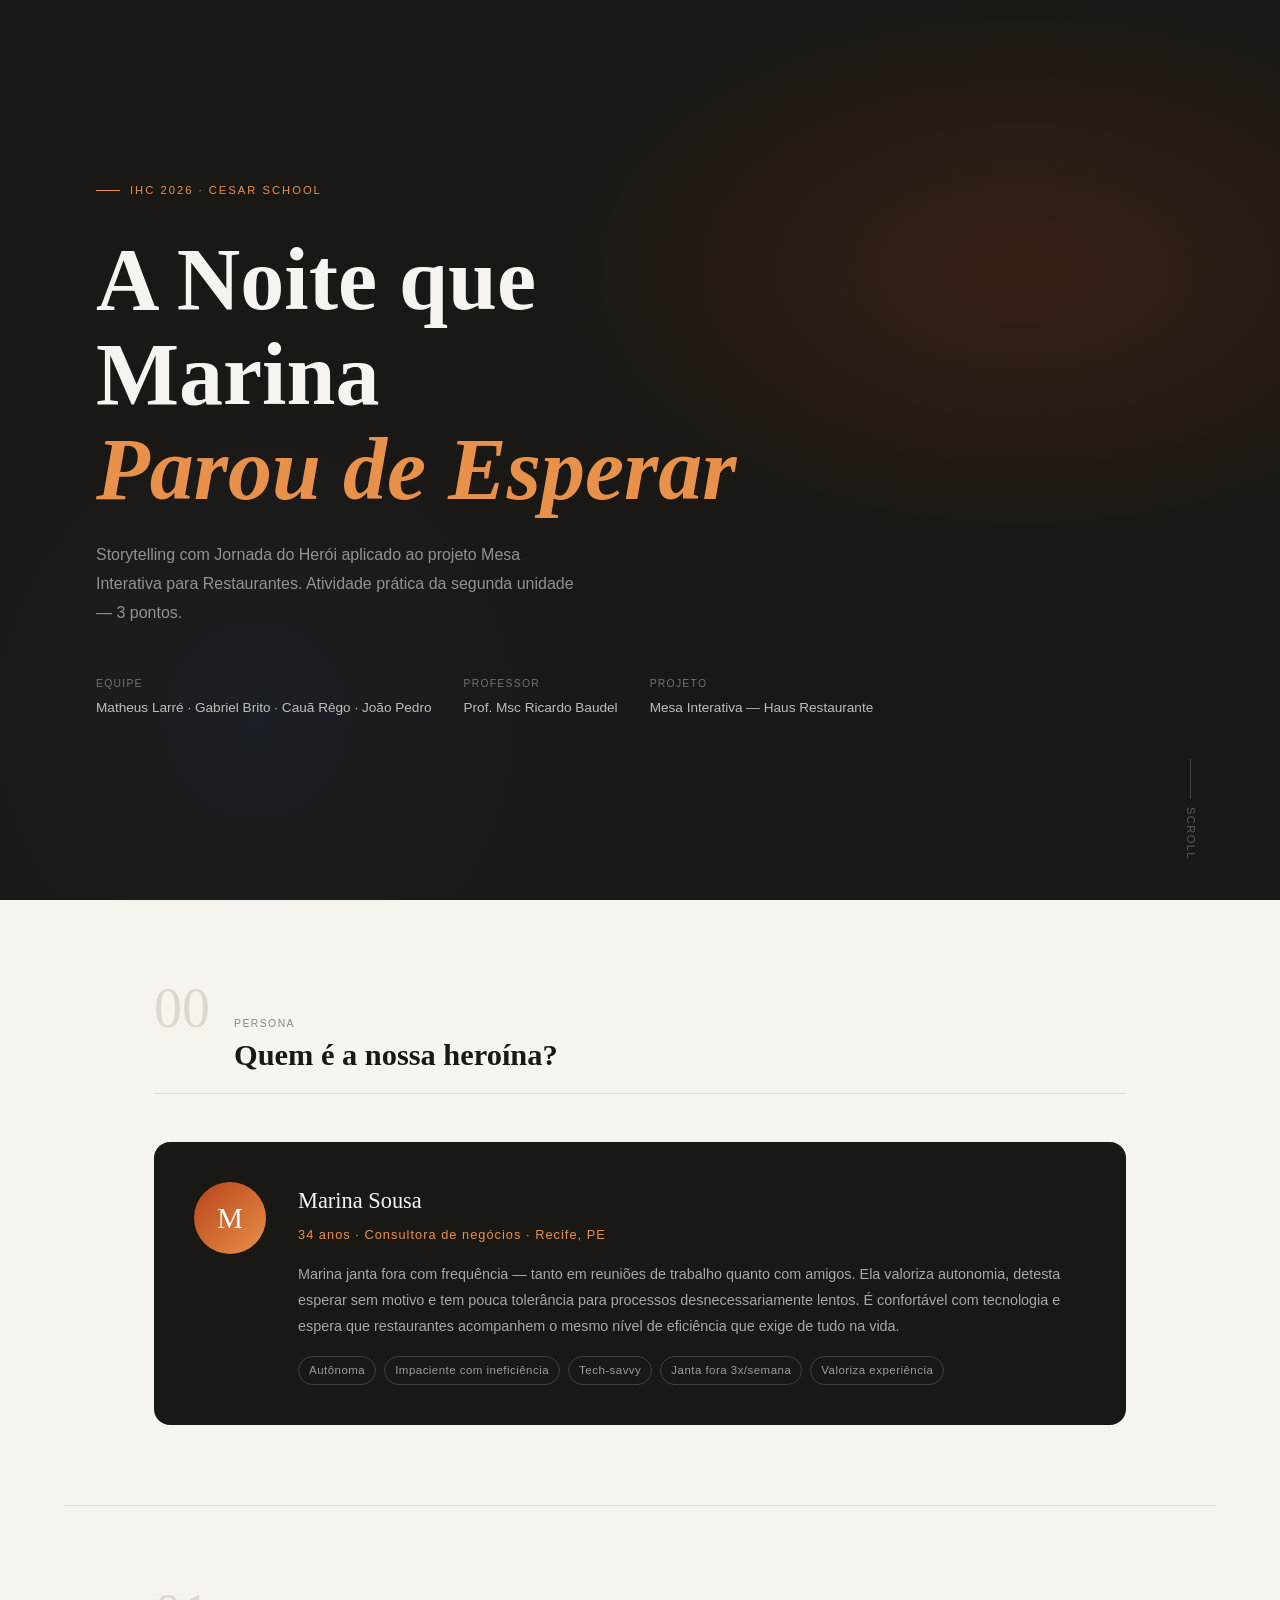
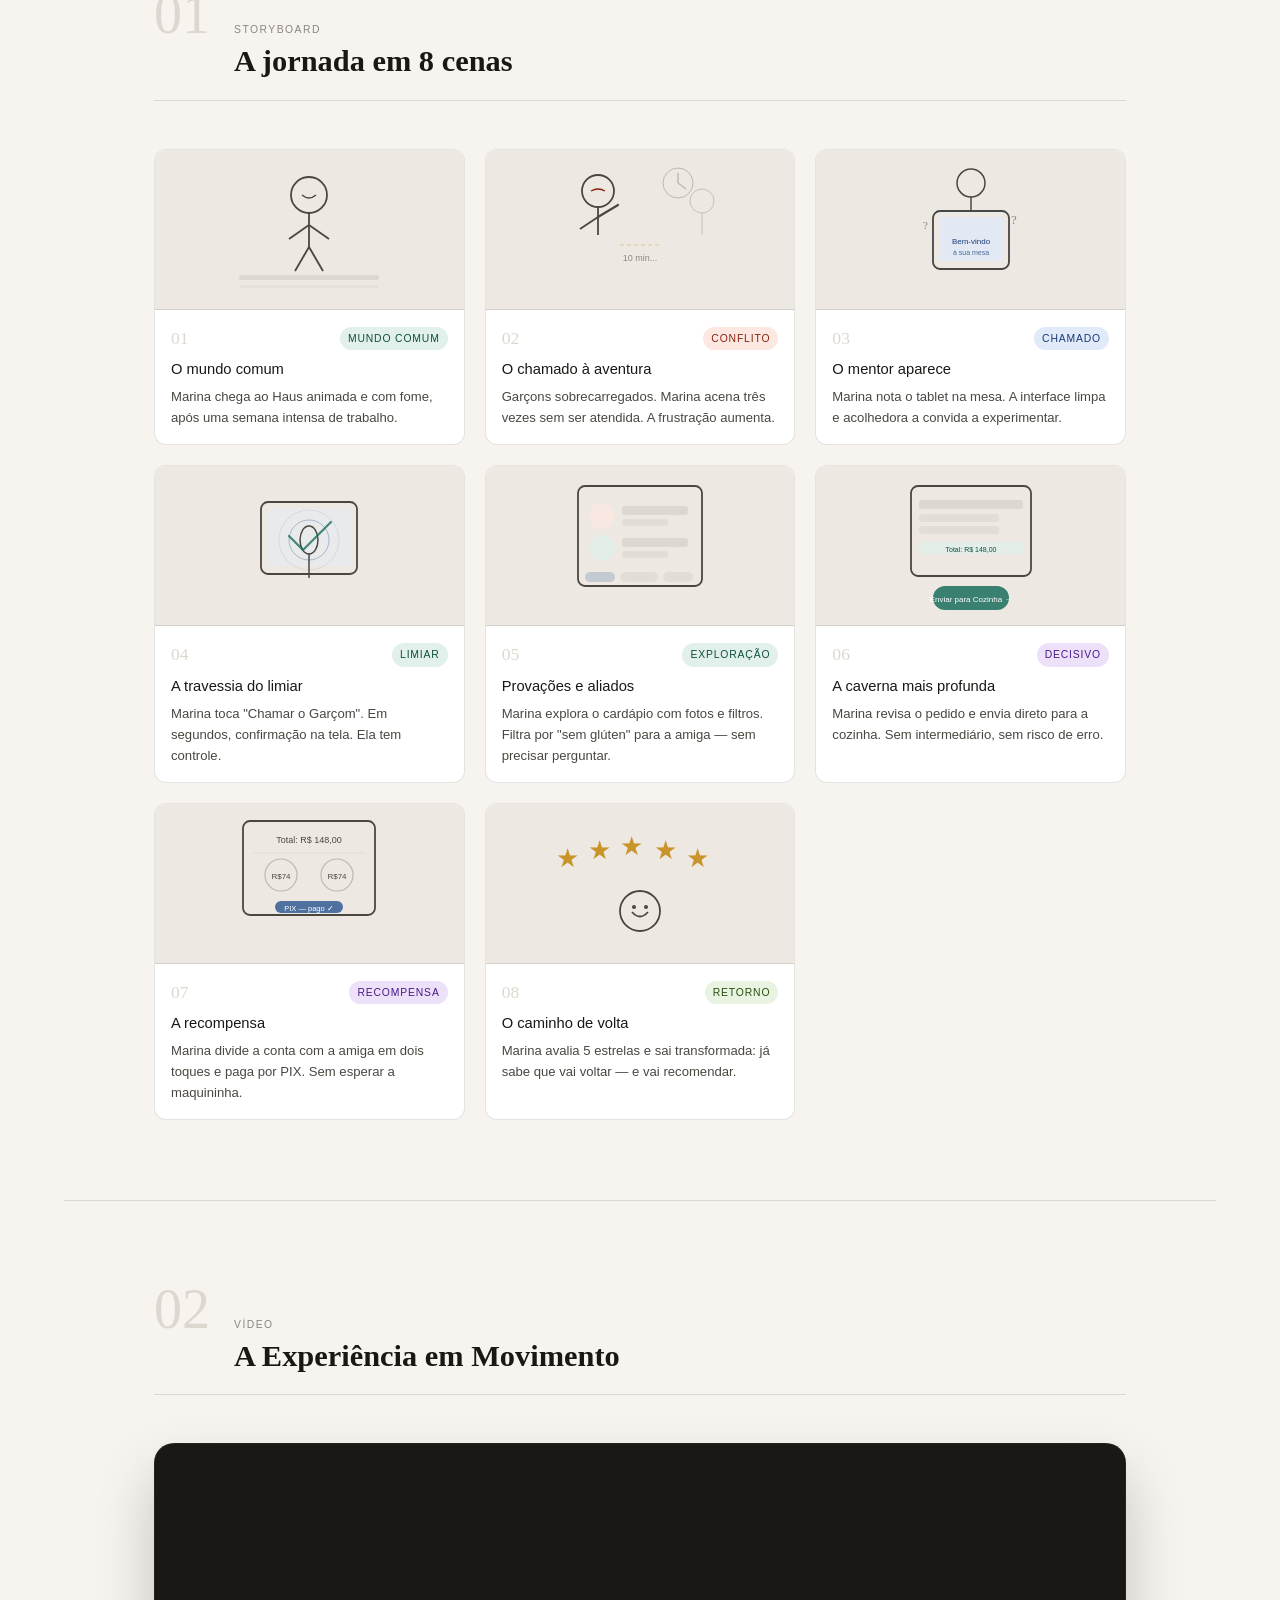
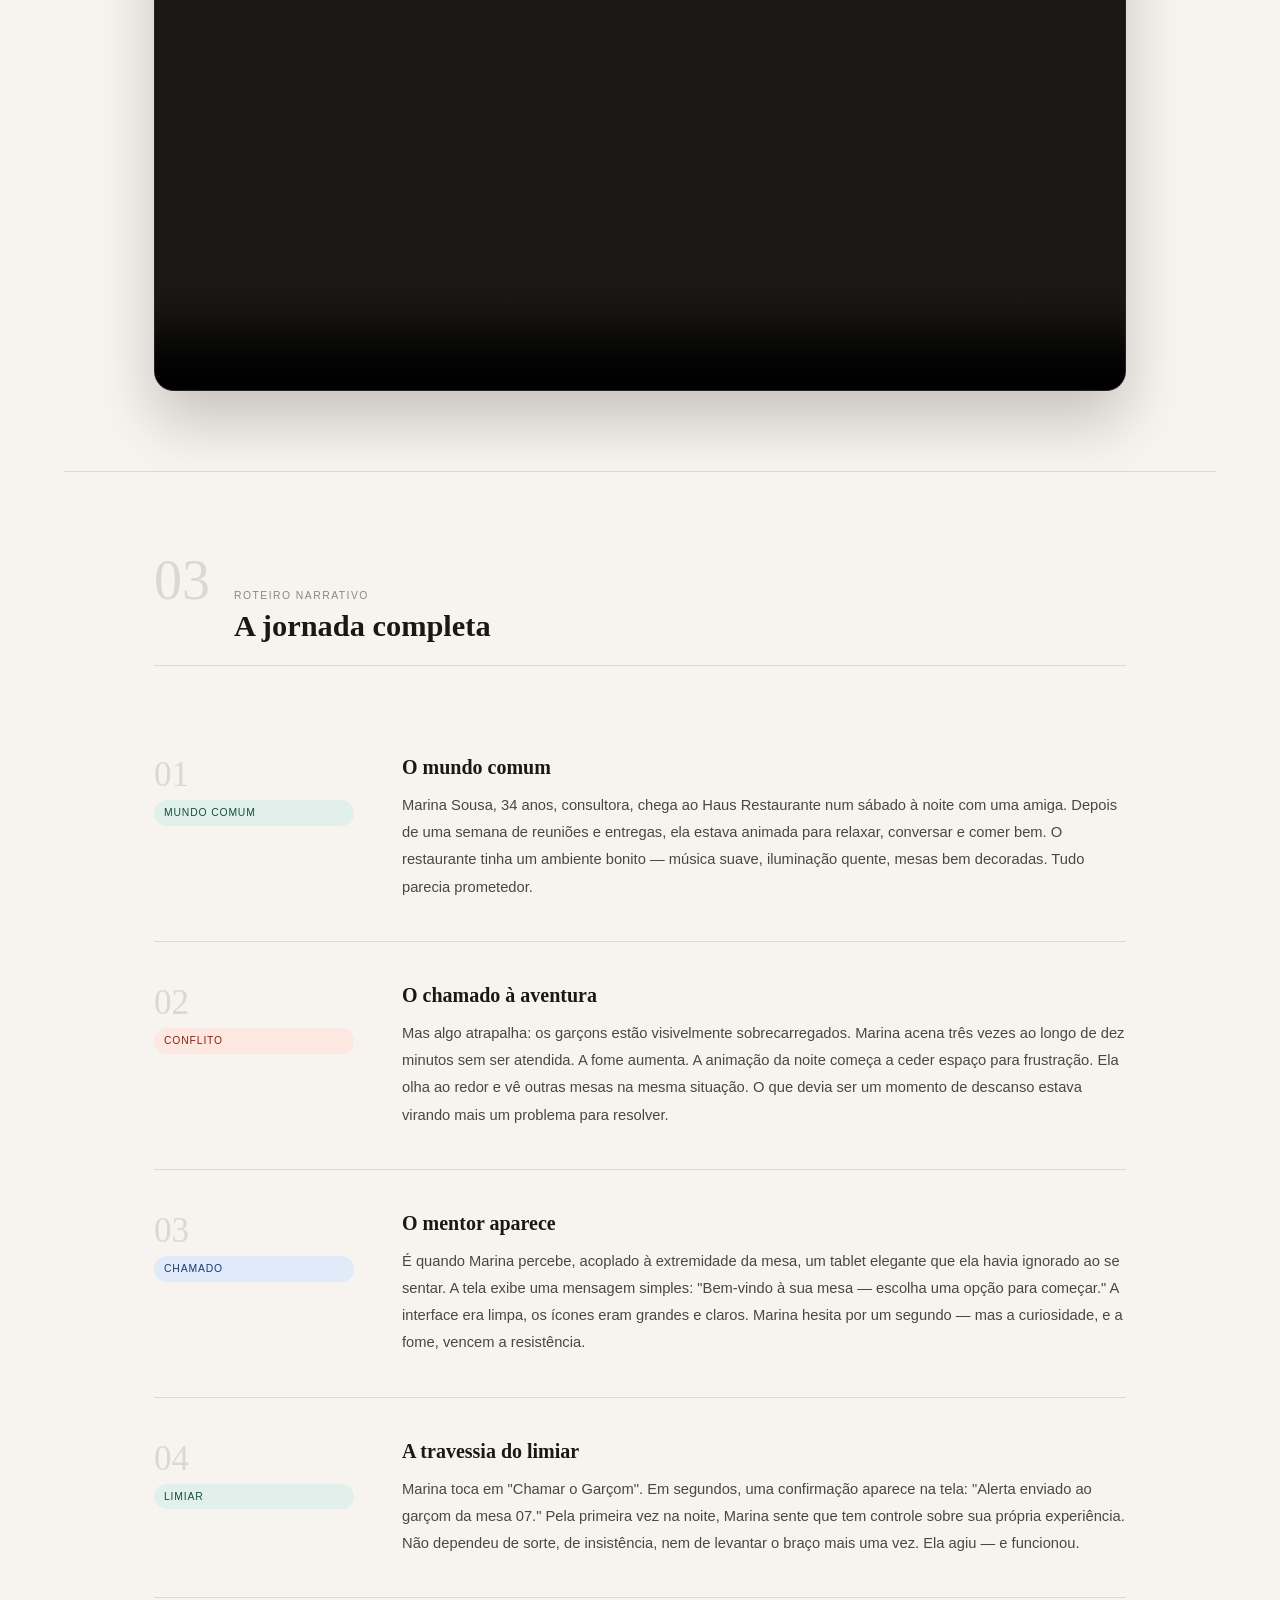
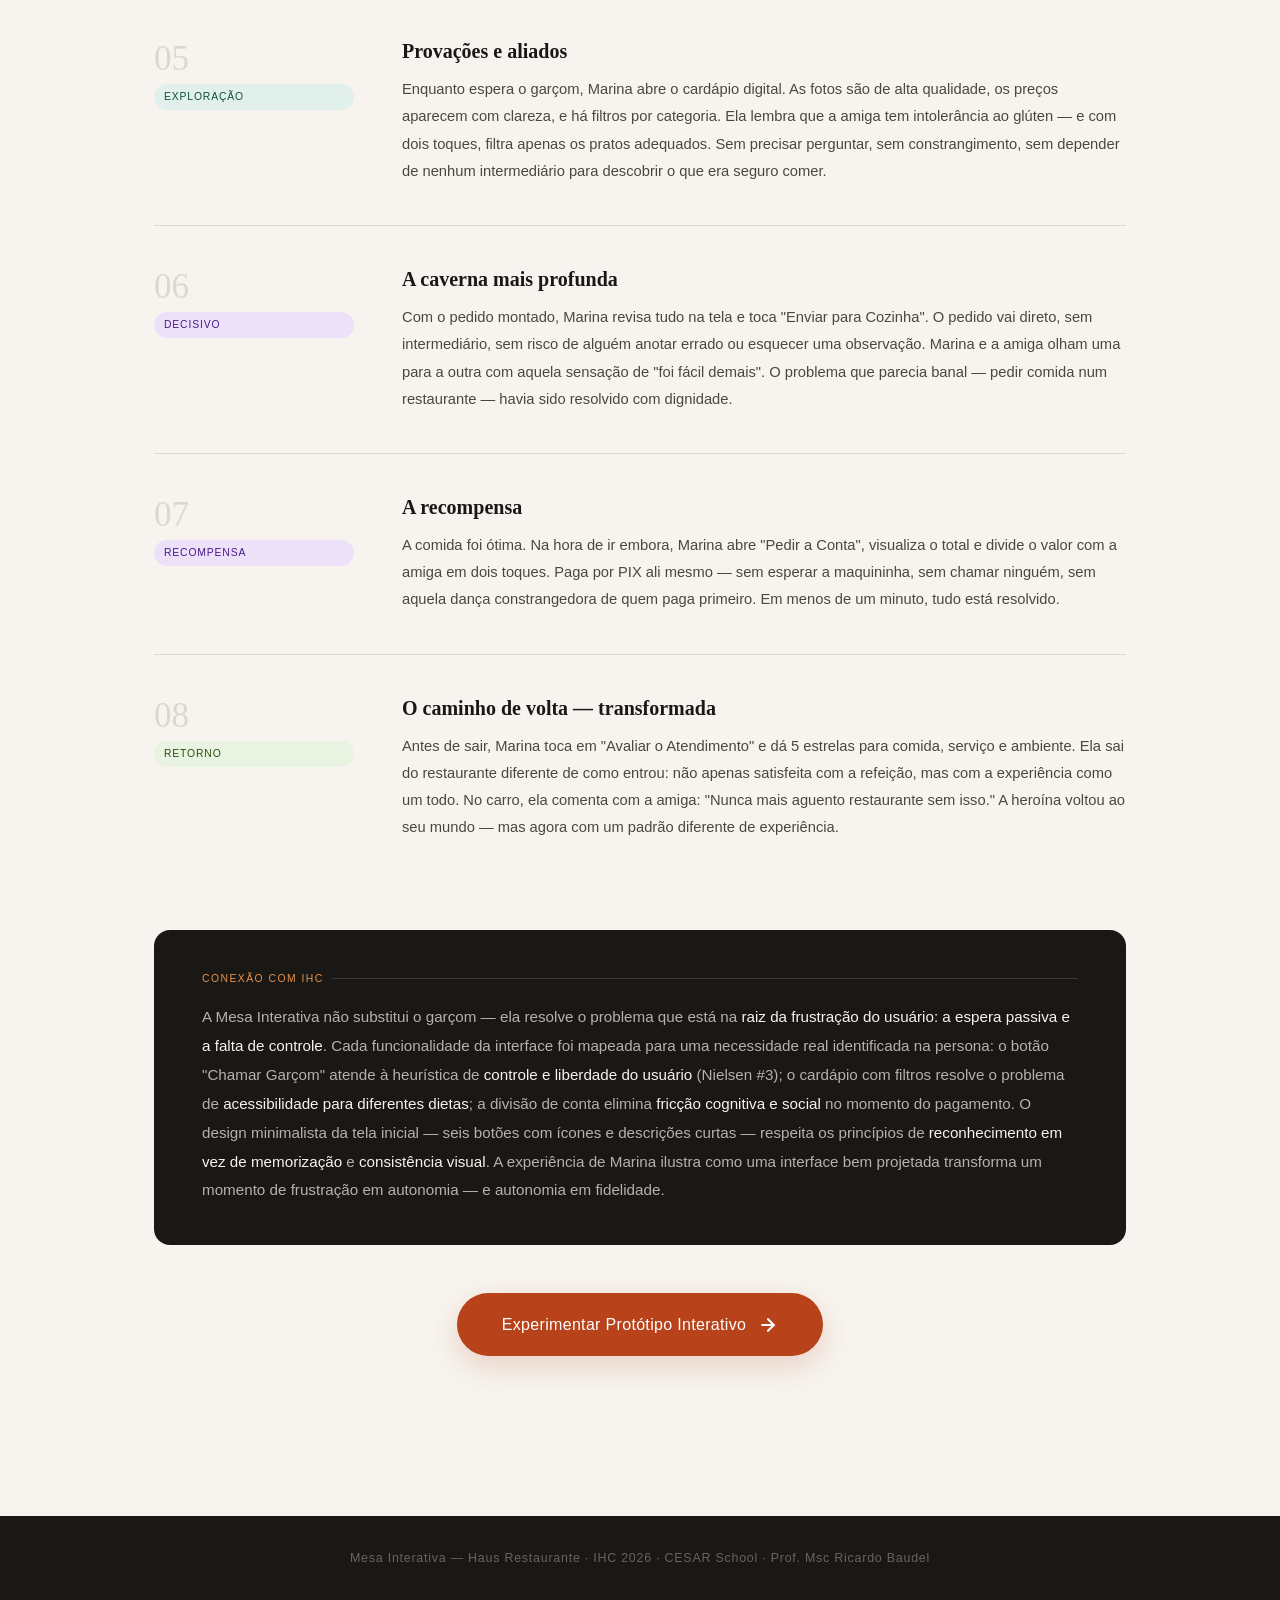
==== commit e88da214: "feat: adiciona seção de vídeo ao storytelling e cria pasta assets" ====
--- a/index.html
+++ b/index.html
@@ -501,6 +501,23 @@
 
   .cta-button:hover svg {
     transform: translateX(5px);
+  }
+
+  /* ── VIDEO ── */
+  .video-container {
+    background: var(--ink);
+    border-radius: 20px;
+    overflow: hidden;
+    position: relative;
+    box-shadow: 0 30px 60px rgba(0,0,0,0.2);
+    border: 1px solid rgba(255,255,255,0.05);
+  }
+
+  video {
+    display: block;
+    width: 100%;
+    aspect-ratio: 16 / 9;
+    object-fit: cover;
   }
 </style>
 </head>
@@ -780,10 +797,30 @@
 
 <div class="divider"></div>
 
+<!-- VIDEO -->
+<div class="section">
+  <div class="section-header">
+    <div class="section-num">02</div>
+    <div class="section-info">
+      <p class="section-label">Vídeo</p>
+      <h2 class="section-title">A Experiência em Movimento</h2>
+    </div>
+  </div>
+
+  <div class="video-container">
+    <video controls poster="https://images.unsplash.com/photo-1517248135467-4c7edcad34c4?w=1200&q=80">
+      <source src="assets/storytelling-video.mp4" type="video/mp4">
+      Seu navegador não suporta vídeos.
+    </video>
+  </div>
+</div>
+
+<div class="divider"></div>
+
 <!-- ROTEIRO -->
 <div class="section">
   <div class="section-header">
-    <div class="section-num">02</div>
+    <div class="section-num">03</div>
     <div class="section-info">
       <p class="section-label">Roteiro narrativo</p>
       <h2 class="section-title">A jornada completa</h2>
